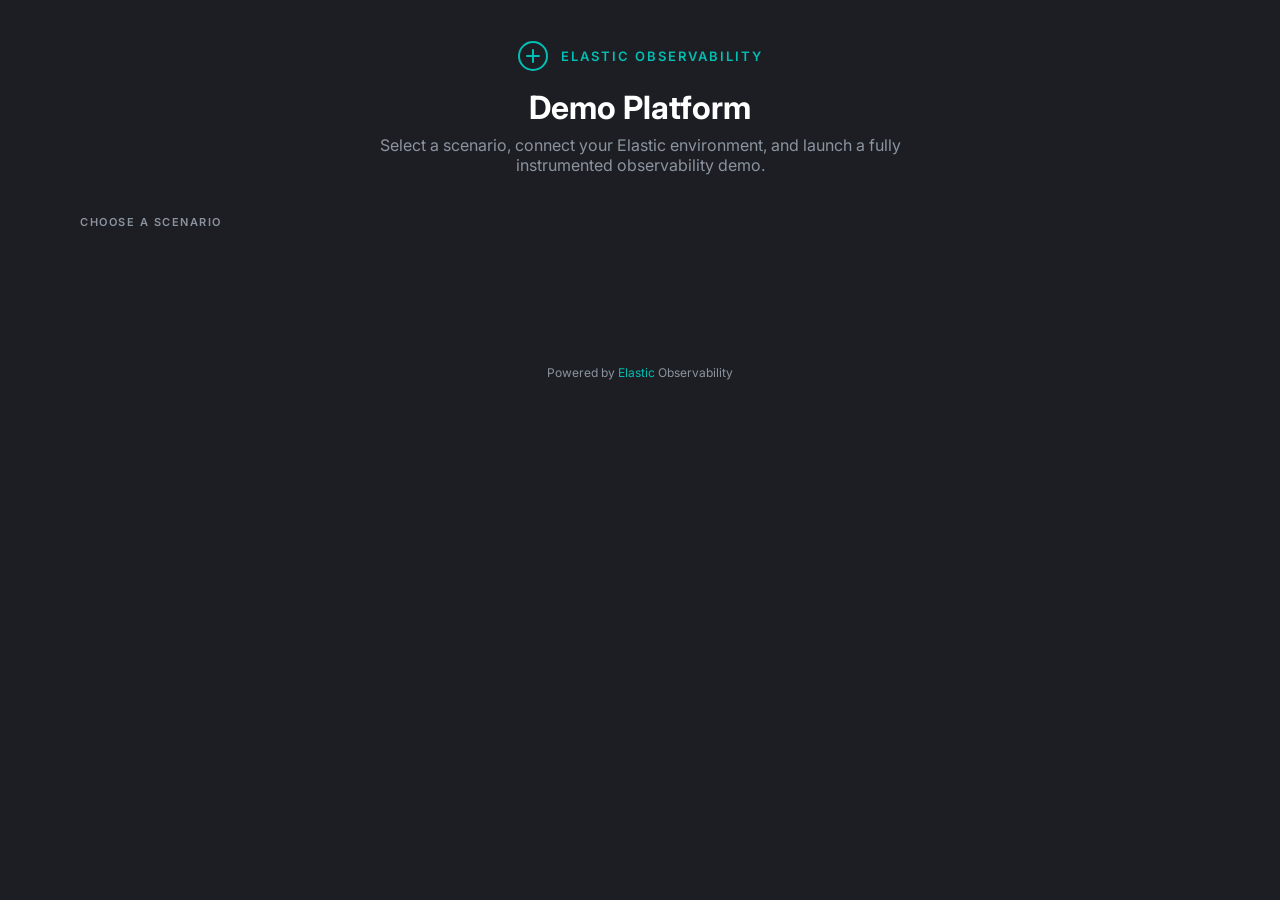
==== app/selector/static/index.html @ 675db6ba "Merge f685807604cc5c38d96106bbb04efe960f6299cc into b4c0b7071b603979cc3d7bd6869a48ce0a15579c" ====
<!DOCTYPE html>
<html lang="en">
<head>
    <meta charset="UTF-8">
    <meta name="viewport" content="width=device-width, initial-scale=1.0">
    <title>Elastic Observability Demo Platform</title>
    <link rel="preconnect" href="https://fonts.googleapis.com">
    <link rel="preconnect" href="https://fonts.gstatic.com" crossorigin>
    <link href="https://fonts.googleapis.com/css2?family=Inter:wght@300;400;500;600;700&display=swap" rel="stylesheet">
    <style>
        * { margin: 0; padding: 0; box-sizing: border-box; }

        :root {
            --bg: #1D1E24;
            --bg-card: #25262E;
            --bg-input: #2C2D35;
            --border: #393A42;
            --teal: #00BFB3;
            --teal-dim: #009B90;
            --text: #E6EDF3;
            --text-dim: #8B949E;
            --white: #FFFFFF;
            --green: #3FB950;
            --amber: #D29922;
            --red: #F85149;
        }

        body {
            background: var(--bg);
            color: var(--text);
            font-family: 'Inter', -apple-system, system-ui, sans-serif;
            min-height: 100vh;
            overflow-x: hidden;
        }

        /* Header */
        .header {
            padding: 40px 40px 0;
            text-align: center;
        }
        .header-logo {
            display: inline-flex;
            align-items: center;
            gap: 12px;
            margin-bottom: 16px;
        }
        .header-logo svg {
            width: 32px;
            height: 32px;
        }
        .header-brand {
            font-size: 13px;
            font-weight: 600;
            letter-spacing: 2px;
            text-transform: uppercase;
            color: var(--teal);
        }
        .header h1 {
            font-size: 32px;
            font-weight: 700;
            color: var(--white);
            margin-bottom: 8px;
        }
        .header p {
            font-size: 16px;
            color: var(--text-dim);
            max-width: 600px;
            margin: 0 auto;
        }

        /* Scenario Cards Grid */
        .scenarios {
            padding: 40px;
            max-width: 1200px;
            margin: 0 auto;
        }
        .scenarios-label {
            font-size: 11px;
            font-weight: 600;
            letter-spacing: 1.5px;
            text-transform: uppercase;
            color: var(--text-dim);
            margin-bottom: 16px;
        }
        .scenario-grid {
            display: grid;
            grid-template-columns: repeat(auto-fill, minmax(200px, 1fr));
            gap: 16px;
        }
        .scenario-card {
            background: var(--bg-card);
            border: 2px solid var(--border);
            border-radius: 12px;
            padding: 20px;
            cursor: pointer;
            transition: all 0.2s;
            position: relative;
        }
        .scenario-card:hover {
            border-color: var(--teal-dim);
            transform: translateY(-2px);
        }
        .scenario-card.selected {
            border-color: var(--teal);
            background: #1a2d2c;
        }
        .scenario-card.selected::after {
            content: '';
            position: absolute;
            top: 10px;
            right: 10px;
            width: 20px;
            height: 20px;
            background: var(--teal);
            border-radius: 50%;
            display: flex;
            align-items: center;
            justify-content: center;
        }
        .scenario-icon {
            font-size: 32px;
            margin-bottom: 12px;
        }
        .scenario-card h3 {
            font-size: 15px;
            font-weight: 600;
            color: var(--white);
            margin-bottom: 6px;
        }
        .scenario-card p {
            font-size: 12px;
            color: var(--text-dim);
            line-height: 1.5;
        }
        .scenario-ns {
            display: inline-block;
            margin-top: 8px;
            font-size: 11px;
            font-family: 'SF Mono', 'Consolas', monospace;
            color: var(--teal);
            background: rgba(0, 191, 179, 0.1);
            padding: 2px 8px;
            border-radius: 4px;
        }

        /* Connection Panel */
        .connection {
            padding: 0 40px 40px;
            max-width: 1200px;
            margin: 0 auto;
        }
        .connection-panel {
            background: var(--bg-card);
            border: 1px solid var(--border);
            border-radius: 12px;
            padding: 32px;
            display: none;
        }
        .connection-panel.visible { display: block; }
        .connection-panel h2 {
            font-size: 14px;
            font-weight: 600;
            color: var(--white);
            margin-bottom: 20px;
            letter-spacing: 0.5px;
        }
        .form-grid {
            display: grid;
            grid-template-columns: 1fr 1fr;
            gap: 16px;
            margin-bottom: 24px;
        }
        .form-group {
            display: flex;
            flex-direction: column;
            gap: 6px;
        }
        .form-group.full { grid-column: 1 / -1; }
        .form-group label {
            font-size: 12px;
            font-weight: 500;
            color: var(--text-dim);
            text-transform: uppercase;
            letter-spacing: 0.5px;
        }
        .form-group input {
            background: var(--bg-input);
            border: 1px solid var(--border);
            border-radius: 8px;
            padding: 10px 14px;
            color: var(--text);
            font-size: 14px;
            font-family: inherit;
            outline: none;
            transition: border-color 0.2s;
        }
        .form-group input:focus {
            border-color: var(--teal);
        }
        .form-group input::placeholder {
            color: #555;
        }
        .btn-row {
            display: flex;
            gap: 12px;
            align-items: center;
        }
        .btn {
            padding: 10px 24px;
            border: none;
            border-radius: 8px;
            font-size: 14px;
            font-weight: 600;
            cursor: pointer;
            transition: all 0.2s;
            font-family: inherit;
        }
        .btn-primary {
            background: var(--teal);
            color: #000;
        }
        .btn-primary:hover {
            background: #00d4c7;
            transform: translateY(-1px);
        }
        .btn-primary:disabled {
            opacity: 0.5;
            cursor: not-allowed;
            transform: none;
        }
        .btn-secondary {
            background: var(--bg-input);
            color: var(--text);
            border: 1px solid var(--border);
        }
        .btn-secondary:hover {
            border-color: var(--teal-dim);
        }
        .btn-icon {
            margin-right: 6px;
        }

        /* Advanced settings */
        .advanced-settings {
            margin-bottom: 24px;
        }
        .advanced-settings summary {
            font-size: 12px;
            font-weight: 500;
            color: var(--text-dim);
            cursor: pointer;
            padding: 8px 0;
            user-select: none;
        }
        .advanced-settings summary:hover {
            color: var(--teal);
        }
        .advanced-settings .form-group input {
            font-size: 13px;
            color: var(--text-dim);
        }
        .advanced-settings .form-group input:not(:placeholder-shown) {
            color: var(--text);
        }

        /* Active Scenario Banner */
        .active-banner {
            display: none;
            padding: 0 40px;
            max-width: 1200px;
            margin: 0 auto 20px;
        }
        .active-banner.visible { display: block; }
        .active-banner-inner {
            background: linear-gradient(135deg, rgba(0,191,179,0.15) 0%, rgba(0,191,179,0.05) 100%);
            border: 1px solid rgba(0,191,179,0.3);
            border-radius: 12px;
            padding: 20px 24px;
            display: flex;
            align-items: center;
            justify-content: space-between;
        }
        .active-info {
            display: flex;
            align-items: center;
            gap: 16px;
        }
        .active-dot {
            width: 10px;
            height: 10px;
            background: var(--green);
            border-radius: 50%;
            animation: pulse 2s ease infinite;
        }
        @keyframes pulse {
            0%, 100% { opacity: 1; }
            50% { opacity: 0.4; }
        }
        .active-text h3 {
            font-size: 15px;
            font-weight: 600;
            color: var(--white);
        }
        .active-text p {
            font-size: 13px;
            color: var(--text-dim);
        }
        .active-links {
            display: flex;
            gap: 10px;
        }
        .active-links a {
            padding: 8px 16px;
            background: rgba(0,191,179,0.2);
            border: 1px solid rgba(0,191,179,0.3);
            border-radius: 6px;
            color: var(--teal);
            text-decoration: none;
            font-size: 13px;
            font-weight: 500;
            transition: all 0.2s;
        }
        .active-links a:hover {
            background: rgba(0,191,179,0.3);
        }
        .btn-danger {
            background: rgba(248,81,73,0.15);
            border: 1px solid rgba(248,81,73,0.4);
            color: var(--red);
            padding: 8px 16px;
            border-radius: 6px;
            font-size: 13px;
            font-weight: 500;
            cursor: pointer;
            font-family: inherit;
            transition: all 0.2s;
        }
        .btn-danger:hover {
            background: rgba(248,81,73,0.3);
        }
        .btn-danger:disabled {
            opacity: 0.5;
            cursor: not-allowed;
        }

        /* Status message */
        .status-msg {
            font-size: 13px;
            margin-left: 12px;
            display: none;
        }
        .status-msg.visible { display: inline; }
        .status-msg.ok { color: var(--green); }
        .status-msg.err { color: var(--red); }
        .status-msg.info { color: var(--amber); }

        /* Progress Panel */
        .progress-panel {
            padding: 0 40px 40px;
            max-width: 1200px;
            margin: 0 auto;
            display: none;
        }
        .progress-panel.visible { display: block; }
        .progress-inner {
            background: var(--bg-card);
            border: 1px solid var(--border);
            border-radius: 12px;
            padding: 24px 32px;
        }
        .progress-inner h2 {
            font-size: 14px;
            font-weight: 600;
            color: var(--white);
            margin-bottom: 16px;
        }
        .progress-step {
            display: flex;
            align-items: center;
            gap: 12px;
            padding: 8px 0;
            font-size: 14px;
        }
        .step-icon {
            width: 20px;
            text-align: center;
            flex-shrink: 0;
        }
        .step-icon.pending { color: var(--text-dim); }
        .step-icon.running { color: var(--amber); }
        .step-icon.ok { color: var(--green); }
        .step-icon.failed { color: var(--red); }
        .step-icon.skipped { color: var(--text-dim); }
        .step-name { color: var(--text); flex: 1; }
        .step-detail { color: var(--text-dim); font-size: 12px; }
        .step-count { color: var(--teal); font-size: 12px; font-family: monospace; }
        @keyframes spin {
            to { transform: rotate(360deg); }
        }
        .spinner {
            display: inline-block;
            width: 14px;
            height: 14px;
            border: 2px solid var(--amber);
            border-top-color: transparent;
            border-radius: 50%;
            animation: spin 0.8s linear infinite;
        }

        /* Footer */
        .footer {
            text-align: center;
            padding: 40px;
            color: var(--text-dim);
            font-size: 12px;
        }
        .footer a {
            color: var(--teal);
            text-decoration: none;
        }
    </style>
</head>
<body>

    <div class="header">
        <div class="header-logo">
            <svg viewBox="0 0 32 32" fill="none" xmlns="http://www.w3.org/2000/svg">
                <circle cx="16" cy="16" r="14" stroke="#00BFB3" stroke-width="2"/>
                <path d="M10 16h12M16 10v12" stroke="#00BFB3" stroke-width="2" stroke-linecap="round"/>
            </svg>
            <span class="header-brand">Elastic Observability</span>
        </div>
        <h1>Demo Platform</h1>
        <p>Select a scenario, connect your Elastic environment, and launch a fully instrumented observability demo.</p>
    </div>

    <!-- Active Deployments Banner (populated by JS) -->
    <div id="deployments-banner" style="padding: 0 40px; max-width: 1200px; margin: 0 auto 20px; display: none;">
    </div>

    <!-- Scenario Cards -->
    <div class="scenarios">
        <div class="scenarios-label">Choose a Scenario</div>
        <div class="scenario-grid" id="scenario-grid">
            <!-- Populated by JS -->
        </div>
    </div>

    <!-- Connection Panel -->
    <div class="connection">
        <div class="connection-panel" id="connection-panel">
            <h2>Connection Settings</h2>
            <div class="form-grid">
                <div class="form-group">
                    <label>Kibana URL</label>
                    <input type="url" id="kibana-url" placeholder="https://my-cluster.kb.us-east-1.aws.elastic.cloud" oninput="deriveUrls()">
                </div>
                <div class="form-group">
                    <label>API Key</label>
                    <input type="password" id="api-key" placeholder="Base64-encoded API key">
                </div>
            </div>
            <details class="advanced-settings">
                <summary>Advanced (auto-derived from Kibana URL)</summary>
                <div class="form-grid" style="margin-top: 12px;">
                    <div class="form-group">
                        <label>Elasticsearch URL</label>
                        <input type="url" id="es-url" placeholder="Auto-derived from Kibana URL">
                    </div>
                    <div class="form-group">
                        <label>OTLP Endpoint</label>
                        <input type="url" id="otlp-url" placeholder="Auto-derived from Kibana URL">
                    </div>
                </div>
            </details>
            <div class="btn-row">
                <button class="btn btn-secondary" onclick="testConnection()">
                    <span class="btn-icon">&#9889;</span>Test Connection
                </button>
                <button class="btn btn-primary" onclick="launchScenario()" id="launch-btn" disabled>
                    <span class="btn-icon">&#9654;</span>Launch
                </button>
                <span class="status-msg" id="status-msg"></span>
            </div>
        </div>
    </div>

    <!-- Progress Panel -->
    <div class="progress-panel" id="progress-panel">
        <div class="progress-inner">
            <h2>Deployment Progress</h2>
            <div id="progress-steps"></div>
        </div>
    </div>

    <div class="footer">
        Powered by <a href="https://elastic.co" target="_blank">Elastic</a> Observability
    </div>

<script>
    const SCENARIO_ICONS = {
        space: '\uD83D\uDE80',
        fanatics: '\uD83C\uDFC8',
        financial: '\uD83D\uDCB9',
        healthcare: '\uD83C\uDFE5',
        gaming: '\uD83C\uDFAE',
        banking: '\uD83C\uDFE6',
        gcpnet: '\u2601\uFE0F',
        claro: '\uD83D\uDCF6',
    };

    let scenarios = [];
    let selectedScenario = null;
    let activeDeployments = [];

    async function init() {
        // Load scenarios
        try {
            scenarios = await (await fetch('/api/scenarios')).json();
        } catch (e) {
            scenarios = [];
        }

        // Load active deployments
        await refreshDeployments();

        renderScenarios();
    }

    async function refreshDeployments() {
        try {
            activeDeployments = await (await fetch('/api/deployments')).json();
        } catch (e) {
            activeDeployments = [];
        }
        renderDeploymentsBanner();
        // Update running badges on scenario cards
        document.querySelectorAll('.scenario-card').forEach(c => {
            const badge = c.querySelector('.running-badge');
            const isRunning = activeDeployments.some(d => d.scenario_id === c.dataset.id && d.running);
            if (badge) badge.style.display = isRunning ? 'inline-block' : 'none';
        });
    }

    function renderDeploymentsBanner() {
        const banner = document.getElementById('deployments-banner');
        if (!activeDeployments || activeDeployments.length === 0) {
            banner.style.display = 'none';
            return;
        }
        banner.style.display = 'block';
        banner.innerHTML = activeDeployments.map(d => `
            <div style="background: linear-gradient(135deg, rgba(0,191,179,0.15) 0%, rgba(0,191,179,0.05) 100%);
                        border: 1px solid rgba(0,191,179,0.3); border-radius: 12px; padding: 16px 20px;
                        display: flex; align-items: center; justify-content: space-between; margin-bottom: 12px;">
                <div style="display: flex; align-items: center; gap: 12px;">
                    <span style="font-size: 20px;">${SCENARIO_ICONS[d.scenario_id] || '\uD83D\uDD27'}</span>
                    <div>
                        <div style="font-weight: 600; color: #e6edf3; font-size: 14px;">
                            ${d.scenario_name}
                            <span style="background: ${d.running ? 'var(--green)' : 'var(--amber)'}; color: #000;
                                         font-size: 10px; padding: 2px 8px; border-radius: 10px; margin-left: 8px;
                                         font-weight: 700;">${d.running ? 'RUNNING' : 'STOPPED'}</span>
                        </div>
                        <div style="font-size: 12px; color: var(--text-dim);">${d.namespace} &mdash; ${d.deployment_id}</div>
                    </div>
                </div>
                <div style="display: flex; gap: 10px; align-items: center;">
                    <a href="/home?deployment_id=${d.deployment_id}" style="color: var(--teal); font-size: 13px; text-decoration: none;">Landing</a>
                    <a href="/dashboard?deployment_id=${d.deployment_id}" style="color: var(--teal); font-size: 13px; text-decoration: none;">Dashboard</a>
                    <a href="/chaos?deployment_id=${d.deployment_id}" style="color: var(--teal); font-size: 13px; text-decoration: none;">Chaos</a>
                    <button onclick="stopAndTeardown('${d.deployment_id}')" style="background: var(--red); color: #fff;
                            border: none; border-radius: 6px; padding: 6px 14px; font-size: 12px; font-weight: 600;
                            cursor: pointer; font-family: inherit;">Stop &amp; Teardown</button>
                </div>
            </div>
        `).join('');
    }

    function renderScenarios() {
        const grid = document.getElementById('scenario-grid');
        grid.innerHTML = '';
        scenarios.forEach(s => {
            const isRunning = activeDeployments.some(d => d.scenario_id === s.id && d.running);
            const card = document.createElement('div');
            card.className = 'scenario-card';
            card.dataset.id = s.id;
            card.innerHTML = `
                <div class="scenario-icon">${SCENARIO_ICONS[s.id] || '\uD83D\uDD27'}</div>
                <h3>${s.name}</h3>
                <p>${s.description.substring(0, 120)}${s.description.length > 120 ? '...' : ''}</p>
                <span class="scenario-ns">${s.namespace}</span>
                <span class="running-badge" style="display: ${isRunning ? 'inline-block' : 'none'};
                    position: absolute; top: 10px; right: 10px; background: var(--green); color: #000;
                    font-size: 9px; font-weight: 700; padding: 2px 8px; border-radius: 10px; letter-spacing: 0.5px;">RUNNING</span>
            `;
            card.onclick = () => selectScenario(s.id);
            grid.appendChild(card);
        });
    }

    function selectScenario(id) {
        selectedScenario = id;
        document.querySelectorAll('.scenario-card').forEach(c => {
            c.classList.toggle('selected', c.dataset.id === id);
        });
        document.getElementById('connection-panel').classList.add('visible');
        document.getElementById('launch-btn').disabled = false;
    }

    function deriveUrls() {
        const kibanaUrl = document.getElementById('kibana-url').value.trim();
        const esInput = document.getElementById('es-url');
        const otlpInput = document.getElementById('otlp-url');

        if (kibanaUrl && kibanaUrl.includes('.kb.')) {
            if (!esInput.dataset.manual) {
                esInput.value = kibanaUrl.replace('.kb.', '.es.');
            }
            if (!otlpInput.dataset.manual) {
                let otlp = kibanaUrl.replace('.kb.', '.ingest.').replace(/\/+$/, '');
                if (!otlp.endsWith(':443')) otlp += ':443';
                otlpInput.value = otlp;
            }
        }
    }

    document.addEventListener('DOMContentLoaded', () => {
        ['es-url', 'otlp-url'].forEach(id => {
            const el = document.getElementById(id);
            if (el) el.addEventListener('input', () => { el.dataset.manual = '1'; });
        });
    });

    async function testConnection() {
        const kibanaUrl = document.getElementById('kibana-url').value.trim();
        const key = document.getElementById('api-key').value.trim();
        const msg = document.getElementById('status-msg');

        if (!kibanaUrl || !key) {
            msg.textContent = 'Enter Kibana URL and API key';
            msg.className = 'status-msg visible err';
            return;
        }

        msg.textContent = 'Testing...';
        msg.className = 'status-msg visible info';

        const esUrl = document.getElementById('es-url').value.trim() || undefined;
        const otlpUrl = document.getElementById('otlp-url').value.trim() || undefined;

        try {
            const resp = await fetch('/api/setup/test-connection', {
                method: 'POST',
                headers: {'Content-Type': 'application/json'},
                body: JSON.stringify({
                    scenario_id: selectedScenario,
                    kibana_url: kibanaUrl,
                    api_key: key,
                    elastic_url: esUrl,
                    otlp_url: otlpUrl,
                }),
            });
            const data = await resp.json();
            if (data.ok) {
                let status = 'Connected! Cluster: ' + (data.cluster_name || 'OK');
                if (data.otlp_ok) status += ' | OTLP OK';
                else status += ' | OTLP not verified';
                msg.textContent = status;
                msg.className = 'status-msg visible ok';

                if (data.elastic_url && !document.getElementById('es-url').dataset.manual) {
                    document.getElementById('es-url').value = data.elastic_url;
                }
                if (data.otlp_endpoint && !document.getElementById('otlp-url').dataset.manual) {
                    document.getElementById('otlp-url').value = data.otlp_endpoint;
                }
            } else {
                msg.textContent = 'Connection failed: ' + (data.error || 'Unknown error');
                msg.className = 'status-msg visible err';
            }
        } catch (e) {
            msg.textContent = 'Connection test endpoint not available — you can still launch';
            msg.className = 'status-msg visible info';
        }
    }

    async function launchScenario() {
        if (!selectedScenario) return;

        const kibanaUrl = document.getElementById('kibana-url').value.trim();
        const apiKey = document.getElementById('api-key').value.trim();
        const esUrl = document.getElementById('es-url').value.trim() || undefined;
        const otlpUrl = document.getElementById('otlp-url').value.trim() || undefined;

        if (!kibanaUrl && !apiKey) {
            window.location.href = '/home?deployment_id=' + selectedScenario;
            return;
        }

        const launchBtn = document.getElementById('launch-btn');
        launchBtn.disabled = true;
        launchBtn.textContent = 'Deploying...';

        try {
            const resp = await fetch('/api/setup/launch', {
                method: 'POST',
                headers: {'Content-Type': 'application/json'},
                body: JSON.stringify({
                    scenario_id: selectedScenario,
                    kibana_url: kibanaUrl,
                    api_key: apiKey,
                    elastic_url: esUrl,
                    otlp_url: otlpUrl,
                }),
            });
            const data = await resp.json();
            if (data.error) {
                const msg = document.getElementById('status-msg');
                msg.textContent = 'Launch failed: ' + data.error;
                msg.className = 'status-msg visible err';
                launchBtn.disabled = false;
                launchBtn.innerHTML = '<span class="btn-icon">&#9654;</span>Launch';
                return;
            }

            document.getElementById('progress-panel').classList.add('visible');
            pollProgress(data.deployment_id || selectedScenario);
        } catch (e) {
            const msg = document.getElementById('status-msg');
            msg.textContent = 'Launch error: ' + e.message;
            msg.className = 'status-msg visible err';
            launchBtn.disabled = false;
            launchBtn.innerHTML = '<span class="btn-icon">&#9654;</span>Launch';
        }
    }

    function renderProgress(data) {
        const container = document.getElementById('progress-steps');
        if (!data.steps || data.steps.length === 0) {
            container.innerHTML = '<div class="progress-step"><span class="step-icon running"><span class="spinner"></span></span><span class="step-name">Starting deployment...</span></div>';
            return;
        }

        container.innerHTML = data.steps.map(s => {
            let icon = '';
            switch (s.status) {
                case 'ok': icon = '<span class="step-icon ok">&#10003;</span>'; break;
                case 'failed': icon = '<span class="step-icon failed">&#10007;</span>'; break;
                case 'running': icon = '<span class="step-icon running"><span class="spinner"></span></span>'; break;
                case 'skipped': icon = '<span class="step-icon skipped">&#8212;</span>'; break;
                default: icon = '<span class="step-icon pending">&#9675;</span>';
            }
            const count = s.items_total > 0 ? `<span class="step-count">${s.items_done}/${s.items_total}</span>` : '';
            const detail = s.detail ? `<span class="step-detail">${s.detail}</span>` : '';
            return `<div class="progress-step">${icon}<span class="step-name">${s.name}</span>${count}${detail}</div>`;
        }).join('');
    }

    async function pollProgress(deploymentId) {
        try {
            const url = deploymentId ? '/api/setup/progress?deployment_id=' + deploymentId : '/api/setup/progress';
            const resp = await fetch(url);
            const data = await resp.json();
            renderProgress(data);

            if (data.finished) {
                const launchBtn = document.getElementById('launch-btn');
                if (data.error) {
                    launchBtn.textContent = 'Retry';
                    launchBtn.disabled = false;
                } else {
                    launchBtn.innerHTML = '<span class="btn-icon">&#10003;</span>Complete — Go to Dashboard';
                    launchBtn.disabled = false;
                    launchBtn.onclick = () => { window.location.href = '/home?deployment_id=' + (deploymentId || selectedScenario); };
                    refreshDeployments();
                }
                return;
            }
        } catch (e) {}

        setTimeout(() => pollProgress(deploymentId), 1500);
    }

    async function stopAndTeardown(deploymentId) {
        // Find the scenario name for display
        const dep = activeDeployments.find(d => d.deployment_id === deploymentId);
        const scenarioName = dep ? dep.scenario_name : deploymentId;
        if (!confirm('Stop generators and remove artifacts for ' + scenarioName + '?')) return;

        // Disable the teardown button to prevent double-clicks
        const btns = document.querySelectorAll('button[onclick*="stopAndTeardown"]');
        btns.forEach(b => { if (b.textContent.includes('Teardown')) b.disabled = true; });

        // Show progress panel with teardown heading
        const progressPanel = document.getElementById('progress-panel');
        progressPanel.classList.add('visible');
        progressPanel.querySelector('h2').textContent = 'Removing ' + scenarioName + '...';
        document.getElementById('progress-steps').innerHTML =
            '<div class="progress-step"><span class="step-icon running"><span class="spinner"></span></span><span class="step-name">Starting teardown...</span></div>';

        // Hide connection panel so progress is prominent
        document.getElementById('connection-panel').classList.remove('visible');

        try {
            const resp = await fetch('/api/setup/stop-and-teardown', {
                method: 'POST',
                headers: {'Content-Type': 'application/json'},
                body: JSON.stringify({ deployment_id: deploymentId }),
            });
            const data = await resp.json();
            if (data.status === 'stopping') {
                pollTeardownProgress(deploymentId, scenarioName);
            } else if (data.ok) {
                // Legacy sync response (no credentials case)
                progressPanel.classList.remove('visible');
                const msg = document.getElementById('status-msg');
                msg.textContent = 'Teardown complete for ' + scenarioName;
                msg.className = 'status-msg visible ok';
                refreshDeployments();
            } else {
                progressPanel.classList.remove('visible');
                alert('Teardown failed: ' + (data.error || 'Unknown error'));
            }
        } catch (e) {
            progressPanel.classList.remove('visible');
            alert('Teardown error: ' + e.message);
        }
    }

    async function pollTeardownProgress(deploymentId, scenarioName) {
        try {
            const resp = await fetch('/api/setup/teardown-progress?deployment_id=' + deploymentId);
            const data = await resp.json();
            renderProgress(data);

            if (data.finished) {
                const progressPanel = document.getElementById('progress-panel');
                progressPanel.querySelector('h2').textContent = scenarioName + ' removed';
                refreshDeployments();
                // Hide progress after a short delay
                setTimeout(() => {
                    progressPanel.classList.remove('visible');
                    progressPanel.querySelector('h2').textContent = 'Deployment Progress';
                }, 3000);
                return;
            }
        } catch (e) {}

        setTimeout(() => pollTeardownProgress(deploymentId, scenarioName), 1500);
    }

    init();
</script>
</body>
</html>
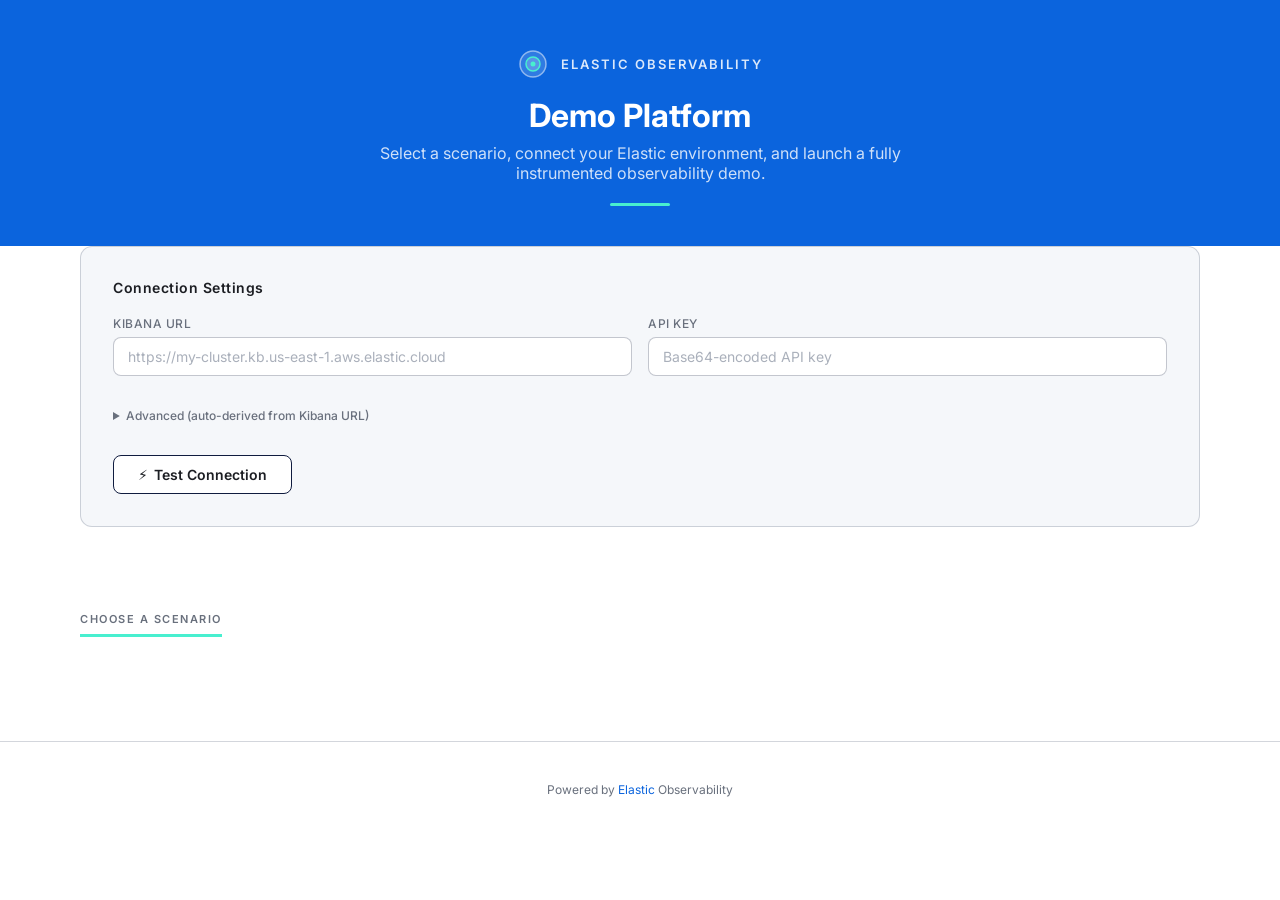
==== commit 0cc5b2e0: "Merge pull request #6 from notoriousbdg/main new pull" ====
--- a/app/selector/static/index.html
+++ b/app/selector/static/index.html
@@ -6,23 +6,33 @@
     <title>Elastic Observability Demo Platform</title>
     <link rel="preconnect" href="https://fonts.googleapis.com">
     <link rel="preconnect" href="https://fonts.gstatic.com" crossorigin>
-    <link href="https://fonts.googleapis.com/css2?family=Inter:wght@300;400;500;600;700&display=swap" rel="stylesheet">
+    <link href="https://fonts.googleapis.com/css2?family=Inter:wght@300;400;500;600;700&family=Space+Mono&display=swap" rel="stylesheet">
     <style>
         * { margin: 0; padding: 0; box-sizing: border-box; }
 
         :root {
-            --bg: #1D1E24;
-            --bg-card: #25262E;
-            --bg-input: #2C2D35;
-            --border: #393A42;
-            --teal: #00BFB3;
-            --teal-dim: #009B90;
-            --text: #E6EDF3;
-            --text-dim: #8B949E;
+            --elastic-blue: #0B64DD;
+            --teal: #48EFCF;
+            --teal-dim: #2EC9B0;
+            --yellow: #FEC514;
+            --light-poppy: #FF957D;
+            --pink: #F04E98;
+            --dev-blue: #101C3F;
+            --dark-ink: #1C1E23;
+            --ink: #343741;
+            --light-grey: #F5F7FA;
+            --bg: #FFFFFF;
+            --bg-card: #FFFFFF;
+            --bg-input: #FFFFFF;
+            --border: rgba(16, 28, 63, 0.18);
+            --border-card: #101C3F;
+            --text: #1C1E23;
+            --text-dim: #343741;
+            --text-muted: #69707D;
             --white: #FFFFFF;
             --green: #3FB950;
-            --amber: #D29922;
-            --red: #F85149;
+            --amber: #FEC514;
+            --red: #FF957D;
         }
 
         body {
@@ -33,10 +43,12 @@
             overflow-x: hidden;
         }
 
-        /* Header */
+        /* Header — Elastic Blue hero */
         .header {
-            padding: 40px 40px 0;
+            background: var(--elastic-blue);
+            padding: 48px 40px 40px;
             text-align: center;
+            color: var(--white);
         }
         .header-logo {
             display: inline-flex;
@@ -53,7 +65,7 @@
             font-weight: 600;
             letter-spacing: 2px;
             text-transform: uppercase;
-            color: var(--teal);
+            color: rgba(255, 255, 255, 0.85);
         }
         .header h1 {
             font-size: 32px;
@@ -63,9 +75,16 @@
         }
         .header p {
             font-size: 16px;
-            color: var(--text-dim);
+            color: rgba(255, 255, 255, 0.80);
             max-width: 600px;
             margin: 0 auto;
+        }
+        .header-accent {
+            width: 60px;
+            height: 3px;
+            background: var(--teal);
+            border-radius: 2px;
+            margin: 20px auto 0;
         }
 
         /* Scenario Cards Grid */
@@ -79,43 +98,38 @@
             font-weight: 600;
             letter-spacing: 1.5px;
             text-transform: uppercase;
-            color: var(--text-dim);
-            margin-bottom: 16px;
+            color: var(--text-muted);
+            margin-bottom: 8px;
+            padding-bottom: 8px;
+            border-bottom: 3px solid var(--teal);
+            display: inline-block;
         }
         .scenario-grid {
             display: grid;
-            grid-template-columns: repeat(auto-fill, minmax(200px, 1fr));
+            grid-template-columns: repeat(auto-fill, minmax(260px, 1fr));
             gap: 16px;
+            margin-top: 16px;
         }
         .scenario-card {
             background: var(--bg-card);
-            border: 2px solid var(--border);
+            border: 1.5px solid var(--border-card);
             border-radius: 12px;
             padding: 20px;
-            cursor: pointer;
             transition: all 0.2s;
             position: relative;
+            display: flex;
+            flex-direction: column;
+            box-shadow: 0 1px 4px rgba(16, 28, 63, 0.07);
         }
         .scenario-card:hover {
-            border-color: var(--teal-dim);
-            transform: translateY(-2px);
-        }
-        .scenario-card.selected {
-            border-color: var(--teal);
-            background: #1a2d2c;
-        }
-        .scenario-card.selected::after {
-            content: '';
-            position: absolute;
-            top: 10px;
-            right: 10px;
-            width: 20px;
-            height: 20px;
-            background: var(--teal);
-            border-radius: 50%;
-            display: flex;
-            align-items: center;
-            justify-content: center;
+            box-shadow: 0 4px 14px rgba(16, 28, 63, 0.14);
+        }
+        .scenario-card.is-deployed {
+            border-color: var(--elastic-blue);
+            border-width: 2px;
+        }
+        .scenario-card .card-body {
+            flex: 1;
         }
         .scenario-icon {
             font-size: 32px;
@@ -124,7 +138,7 @@
         .scenario-card h3 {
             font-size: 15px;
             font-weight: 600;
-            color: var(--white);
+            color: var(--text);
             margin-bottom: 6px;
         }
         .scenario-card p {
@@ -136,11 +150,58 @@
             display: inline-block;
             margin-top: 8px;
             font-size: 11px;
-            font-family: 'SF Mono', 'Consolas', monospace;
-            color: var(--teal);
-            background: rgba(0, 191, 179, 0.1);
+            font-family: 'Space Mono', 'Consolas', monospace;
+            color: var(--elastic-blue);
+            background: rgba(11, 100, 221, 0.08);
             padding: 2px 8px;
             border-radius: 4px;
+        }
+        .scenario-actions {
+            margin-top: 16px;
+            display: flex;
+            flex-direction: column;
+            gap: 8px;
+        }
+        .card-btn {
+            display: block;
+            width: 100%;
+            padding: 10px 12px;
+            border: 1px solid transparent;
+            border-radius: 8px;
+            font-size: 13px;
+            font-weight: 600;
+            font-family: inherit;
+            text-align: center;
+            text-decoration: none;
+            cursor: pointer;
+            transition: all 0.2s;
+            box-sizing: border-box;
+        }
+        .card-btn-launch { background: var(--elastic-blue); color: #fff; }
+        .card-btn-launch:hover { background: #0f6fe8; }
+        .card-btn-deploying {
+            background: rgba(11, 100, 221, 0.12);
+            color: rgba(28, 30, 35, 0.45);
+            cursor: not-allowed;
+        }
+        .card-btn-exec { background: #238636; color: #fff; border-color: #238636; }
+        .card-btn-exec:hover { background: #2ea043; border-color: #2ea043; }
+        .card-btn-ops { background: var(--elastic-blue); color: #fff; border-color: var(--elastic-blue); opacity: 0.82; }
+        .card-btn-ops:hover { opacity: 1; }
+        .card-btn-chaos { background: var(--yellow); color: var(--dark-ink); border-color: var(--yellow); }
+        .card-btn-chaos:hover { background: #e6b310; border-color: #e6b310; }
+        .card-btn-teardown { background: #BD271E; color: #fff; }
+        .card-btn-teardown:hover { background: #a8221a; }
+        .card-btn-teardown[disabled] {
+            background: rgba(189, 39, 30, 0.18);
+            color: rgba(28, 30, 35, 0.35);
+            cursor: not-allowed;
+        }
+        .card-error {
+            margin-top: 10px;
+            color: var(--light-poppy);
+            font-size: 12px;
+            line-height: 1.4;
         }
 
         /* Connection Panel */
@@ -150,7 +211,7 @@
             margin: 0 auto;
         }
         .connection-panel {
-            background: var(--bg-card);
+            background: var(--light-grey);
             border: 1px solid var(--border);
             border-radius: 12px;
             padding: 32px;
@@ -160,7 +221,7 @@
         .connection-panel h2 {
             font-size: 14px;
             font-weight: 600;
-            color: var(--white);
+            color: var(--text);
             margin-bottom: 20px;
             letter-spacing: 0.5px;
         }
@@ -179,26 +240,27 @@
         .form-group label {
             font-size: 12px;
             font-weight: 500;
-            color: var(--text-dim);
+            color: var(--text-muted);
             text-transform: uppercase;
             letter-spacing: 0.5px;
         }
         .form-group input {
             background: var(--bg-input);
-            border: 1px solid var(--border);
+            border: 1px solid rgba(16, 28, 63, 0.25);
             border-radius: 8px;
             padding: 10px 14px;
             color: var(--text);
             font-size: 14px;
             font-family: inherit;
             outline: none;
-            transition: border-color 0.2s;
+            transition: border-color 0.2s, box-shadow 0.2s;
         }
         .form-group input:focus {
-            border-color: var(--teal);
+            border-color: var(--elastic-blue);
+            box-shadow: 0 0 0 2px rgba(11, 100, 221, 0.12);
         }
         .form-group input::placeholder {
-            color: #555;
+            color: #aab0bb;
         }
         .btn-row {
             display: flex;
@@ -216,11 +278,11 @@
             font-family: inherit;
         }
         .btn-primary {
-            background: var(--teal);
-            color: #000;
+            background: var(--elastic-blue);
+            color: var(--white);
         }
         .btn-primary:hover {
-            background: #00d4c7;
+            background: #0f6fe8;
             transform: translateY(-1px);
         }
         .btn-primary:disabled {
@@ -229,12 +291,13 @@
             transform: none;
         }
         .btn-secondary {
-            background: var(--bg-input);
+            background: var(--white);
             color: var(--text);
-            border: 1px solid var(--border);
+            border: 1.5px solid var(--border-card);
         }
         .btn-secondary:hover {
-            border-color: var(--teal-dim);
+            border-color: var(--elastic-blue);
+            color: var(--elastic-blue);
         }
         .btn-icon {
             margin-right: 6px;
@@ -247,100 +310,20 @@
         .advanced-settings summary {
             font-size: 12px;
             font-weight: 500;
-            color: var(--text-dim);
+            color: var(--text-muted);
             cursor: pointer;
             padding: 8px 0;
             user-select: none;
         }
         .advanced-settings summary:hover {
-            color: var(--teal);
+            color: var(--elastic-blue);
         }
         .advanced-settings .form-group input {
             font-size: 13px;
-            color: var(--text-dim);
+            color: var(--text-muted);
         }
         .advanced-settings .form-group input:not(:placeholder-shown) {
             color: var(--text);
-        }
-
-        /* Active Scenario Banner */
-        .active-banner {
-            display: none;
-            padding: 0 40px;
-            max-width: 1200px;
-            margin: 0 auto 20px;
-        }
-        .active-banner.visible { display: block; }
-        .active-banner-inner {
-            background: linear-gradient(135deg, rgba(0,191,179,0.15) 0%, rgba(0,191,179,0.05) 100%);
-            border: 1px solid rgba(0,191,179,0.3);
-            border-radius: 12px;
-            padding: 20px 24px;
-            display: flex;
-            align-items: center;
-            justify-content: space-between;
-        }
-        .active-info {
-            display: flex;
-            align-items: center;
-            gap: 16px;
-        }
-        .active-dot {
-            width: 10px;
-            height: 10px;
-            background: var(--green);
-            border-radius: 50%;
-            animation: pulse 2s ease infinite;
-        }
-        @keyframes pulse {
-            0%, 100% { opacity: 1; }
-            50% { opacity: 0.4; }
-        }
-        .active-text h3 {
-            font-size: 15px;
-            font-weight: 600;
-            color: var(--white);
-        }
-        .active-text p {
-            font-size: 13px;
-            color: var(--text-dim);
-        }
-        .active-links {
-            display: flex;
-            gap: 10px;
-        }
-        .active-links a {
-            padding: 8px 16px;
-            background: rgba(0,191,179,0.2);
-            border: 1px solid rgba(0,191,179,0.3);
-            border-radius: 6px;
-            color: var(--teal);
-            text-decoration: none;
-            font-size: 13px;
-            font-weight: 500;
-            transition: all 0.2s;
-        }
-        .active-links a:hover {
-            background: rgba(0,191,179,0.3);
-        }
-        .btn-danger {
-            background: rgba(248,81,73,0.15);
-            border: 1px solid rgba(248,81,73,0.4);
-            color: var(--red);
-            padding: 8px 16px;
-            border-radius: 6px;
-            font-size: 13px;
-            font-weight: 500;
-            cursor: pointer;
-            font-family: inherit;
-            transition: all 0.2s;
-        }
-        .btn-danger:hover {
-            background: rgba(248,81,73,0.3);
-        }
-        .btn-danger:disabled {
-            opacity: 0.5;
-            cursor: not-allowed;
         }
 
         /* Status message */
@@ -351,19 +334,29 @@
         }
         .status-msg.visible { display: inline; }
         .status-msg.ok { color: var(--green); }
-        .status-msg.err { color: var(--red); }
-        .status-msg.info { color: var(--amber); }
-
-        /* Progress Panel */
-        .progress-panel {
-            padding: 0 40px 40px;
+        .status-msg.err { color: var(--light-poppy); }
+        .status-msg.info { color: var(--elastic-blue); }
+
+        /* Connection check indicators */
+        .conn-check {
+            font-size: 11px;
+            font-weight: 700;
+            margin-left: 6px;
+        }
+        .conn-check.conn-ok  { color: var(--green); }
+        .conn-check.conn-fail { color: var(--light-poppy); }
+
+        /* Progress Panels */
+        #progress-panels-container {
+            padding: 0 40px;
             max-width: 1200px;
             margin: 0 auto;
-            display: none;
-        }
-        .progress-panel.visible { display: block; }
+        }
+        .progress-panel {
+            margin-bottom: 16px;
+        }
         .progress-inner {
-            background: var(--bg-card);
+            background: var(--light-grey);
             border: 1px solid var(--border);
             border-radius: 12px;
             padding: 24px 32px;
@@ -371,7 +364,7 @@
         .progress-inner h2 {
             font-size: 14px;
             font-weight: 600;
-            color: var(--white);
+            color: var(--text);
             margin-bottom: 16px;
         }
         .progress-step {
@@ -386,14 +379,14 @@
             text-align: center;
             flex-shrink: 0;
         }
-        .step-icon.pending { color: var(--text-dim); }
-        .step-icon.running { color: var(--amber); }
+        .step-icon.pending { color: var(--text-muted); }
+        .step-icon.running { color: var(--elastic-blue); }
         .step-icon.ok { color: var(--green); }
-        .step-icon.failed { color: var(--red); }
-        .step-icon.skipped { color: var(--text-dim); }
+        .step-icon.failed { color: var(--light-poppy); }
+        .step-icon.skipped { color: var(--text-muted); }
         .step-name { color: var(--text); flex: 1; }
         .step-detail { color: var(--text-dim); font-size: 12px; }
-        .step-count { color: var(--teal); font-size: 12px; font-family: monospace; }
+        .step-count { color: var(--elastic-blue); font-size: 12px; font-family: 'Space Mono', monospace; }
         @keyframes spin {
             to { transform: rotate(360deg); }
         }
@@ -401,7 +394,7 @@
             display: inline-block;
             width: 14px;
             height: 14px;
-            border: 2px solid var(--amber);
+            border: 2px solid var(--elastic-blue);
             border-top-color: transparent;
             border-radius: 50%;
             animation: spin 0.8s linear infinite;
@@ -411,11 +404,13 @@
         .footer {
             text-align: center;
             padding: 40px;
-            color: var(--text-dim);
+            color: var(--text-muted);
             font-size: 12px;
+            border-top: 1px solid var(--border);
+            margin-top: 40px;
         }
         .footer a {
-            color: var(--teal);
+            color: var(--elastic-blue);
             text-decoration: none;
         }
     </style>
@@ -425,17 +420,51 @@
     <div class="header">
         <div class="header-logo">
             <svg viewBox="0 0 32 32" fill="none" xmlns="http://www.w3.org/2000/svg">
-                <circle cx="16" cy="16" r="14" stroke="#00BFB3" stroke-width="2"/>
-                <path d="M10 16h12M16 10v12" stroke="#00BFB3" stroke-width="2" stroke-linecap="round"/>
+                <circle cx="16" cy="16" r="13" fill="rgba(255,255,255,0.15)" stroke="rgba(255,255,255,0.5)" stroke-width="1.5"/>
+                <circle cx="16" cy="16" r="7" fill="rgba(255,255,255,0.2)" stroke="#48EFCF" stroke-width="1.5"/>
+                <circle cx="16" cy="16" r="2.5" fill="#48EFCF"/>
             </svg>
             <span class="header-brand">Elastic Observability</span>
         </div>
         <h1>Demo Platform</h1>
         <p>Select a scenario, connect your Elastic environment, and launch a fully instrumented observability demo.</p>
+        <div class="header-accent"></div>
     </div>
 
-    <!-- Active Deployments Banner (populated by JS) -->
-    <div id="deployments-banner" style="padding: 0 40px; max-width: 1200px; margin: 0 auto 20px; display: none;">
+    <!-- Connection Panel -->
+    <div class="connection">
+        <div class="connection-panel" id="connection-panel">
+            <h2>Connection Settings</h2>
+            <div class="form-grid">
+                <div class="form-group">
+                    <label>Kibana URL <span class="conn-check" id="check-kibana"></span></label>
+                    <input type="url" id="kibana-url" placeholder="https://my-cluster.kb.us-east-1.aws.elastic.cloud" oninput="deriveUrls(); clearConnChecks()">
+                </div>
+                <div class="form-group">
+                    <label>API Key</label>
+                    <input type="password" id="api-key" placeholder="Base64-encoded API key" oninput="clearConnChecks()">
+                </div>
+            </div>
+            <details class="advanced-settings">
+                <summary>Advanced (auto-derived from Kibana URL)</summary>
+                <div class="form-grid" style="margin-top: 12px;">
+                    <div class="form-group">
+                        <label>Elasticsearch URL <span class="conn-check" id="check-es"></span></label>
+                        <input type="url" id="es-url" placeholder="Auto-derived from Kibana URL" oninput="clearConnChecks()">
+                    </div>
+                    <div class="form-group">
+                        <label>OTLP Endpoint <span class="conn-check" id="check-otlp"></span></label>
+                        <input type="url" id="otlp-url" placeholder="Auto-derived from Kibana URL" oninput="clearConnChecks()">
+                    </div>
+                </div>
+            </details>
+            <div class="btn-row">
+                <button class="btn btn-secondary" onclick="testConnection()">
+                    <span class="btn-icon">&#9889;</span>Test Connection
+                </button>
+                <span class="status-msg" id="status-msg"></span>
+            </div>
+        </div>
     </div>
 
     <!-- Scenario Cards -->
@@ -446,74 +475,51 @@
         </div>
     </div>
 
-    <!-- Connection Panel -->
-    <div class="connection">
-        <div class="connection-panel" id="connection-panel">
-            <h2>Connection Settings</h2>
-            <div class="form-grid">
-                <div class="form-group">
-                    <label>Kibana URL</label>
-                    <input type="url" id="kibana-url" placeholder="https://my-cluster.kb.us-east-1.aws.elastic.cloud" oninput="deriveUrls()">
-                </div>
-                <div class="form-group">
-                    <label>API Key</label>
-                    <input type="password" id="api-key" placeholder="Base64-encoded API key">
-                </div>
-            </div>
-            <details class="advanced-settings">
-                <summary>Advanced (auto-derived from Kibana URL)</summary>
-                <div class="form-grid" style="margin-top: 12px;">
-                    <div class="form-group">
-                        <label>Elasticsearch URL</label>
-                        <input type="url" id="es-url" placeholder="Auto-derived from Kibana URL">
-                    </div>
-                    <div class="form-group">
-                        <label>OTLP Endpoint</label>
-                        <input type="url" id="otlp-url" placeholder="Auto-derived from Kibana URL">
-                    </div>
-                </div>
-            </details>
-            <div class="btn-row">
-                <button class="btn btn-secondary" onclick="testConnection()">
-                    <span class="btn-icon">&#9889;</span>Test Connection
-                </button>
-                <button class="btn btn-primary" onclick="launchScenario()" id="launch-btn" disabled>
-                    <span class="btn-icon">&#9654;</span>Launch
-                </button>
-                <span class="status-msg" id="status-msg"></span>
-            </div>
-        </div>
-    </div>
-
-    <!-- Progress Panel -->
-    <div class="progress-panel" id="progress-panel">
-        <div class="progress-inner">
-            <h2>Deployment Progress</h2>
-            <div id="progress-steps"></div>
-        </div>
-    </div>
+    <!-- Progress Panels Container -->
+    <div id="progress-panels-container"></div>
 
     <div class="footer">
         Powered by <a href="https://elastic.co" target="_blank">Elastic</a> Observability
     </div>
 
 <script>
-    const SCENARIO_ICONS = {
-        space: '\uD83D\uDE80',
-        fanatics: '\uD83C\uDFC8',
-        financial: '\uD83D\uDCB9',
-        healthcare: '\uD83C\uDFE5',
-        gaming: '\uD83C\uDFAE',
-        banking: '\uD83C\uDFE6',
-        gcpnet: '\u2601\uFE0F',
-        claro: '\uD83D\uDCF6',
-    };
 
     let scenarios = [];
-    let selectedScenario = null;
     let activeDeployments = [];
+    let envCreds = false;
+    const tearingDownIds = new Set();
+    const tearingDownScenarioIds = new Set();
+    const deployingIds = new Set();
+    const queuedDeployIds = new Set();      // scenario_id while deploy is queued
+    const queuedTeardownIds = new Set();    // deployment_id while teardown is queued
+    const queuePositions = new Map();       // scenario_id or deployment_id → "2 of 3"
+    const deployOrder = new Map();          // scenario_id → first-seen sequence number
+    const teardownOrder = new Map();        // deployment_id → first-seen sequence number
+    let _orderSeq = 0;
+    function noteDeployOrder(id) { if (!deployOrder.has(id)) deployOrder.set(id, ++_orderSeq); }
+    function noteTeardownOrder(id) { if (!teardownOrder.has(id)) teardownOrder.set(id, ++_orderSeq); }
+    function parseQueuePos(id) {
+        const s = queuePositions.get(id);
+        if (!s) return Infinity;
+        const m = s.match(/^(\d+) of/);
+        return m ? parseInt(m[1], 10) : Infinity;
+    }
+    const cardErrors = new Map();
 
     async function init() {
+        // Check if credentials are pre-configured via .env
+        try {
+            const cfg = await (await fetch('/api/setup/env-creds')).json();
+            envCreds = cfg.has_env_creds || false;
+        } catch (e) {
+            envCreds = false;
+        }
+
+        // Show credentials panel up-front when not using env creds.
+        if (!envCreds) {
+            document.getElementById('connection-panel').classList.add('visible');
+        }
+
         // Load scenarios
         try {
             scenarios = await (await fetch('/api/scenarios')).json();
@@ -524,6 +530,32 @@
         // Load active deployments
         await refreshDeployments();
 
+        // Resume any deployments that were in progress before a page refresh
+        try {
+            const status = await (await fetch('/api/setup/active-deploys')).json();
+            for (const dep of (status.deployments || [])) {
+                deployingIds.add(dep.scenario_id);
+                noteDeployOrder(dep.scenario_id);
+                const panelId = 'progress-panel-deploy-' + dep.deployment_id;
+                if (!document.getElementById(panelId)) {
+                    createProgressPanel(panelId, 'Deploying ' + dep.scenario_name + '…');
+                    pollProgress(dep.deployment_id, dep.scenario_id);
+                }
+            }
+        } catch (e) {}
+
+        // Resume any teardowns that were running before a page refresh
+        try {
+            const tdStatus = await (await fetch('/api/setup/active-teardowns')).json();
+            for (const td of (tdStatus.teardowns || [])) {
+                tearingDownIds.add(td.deployment_id);
+                noteTeardownOrder(td.deployment_id);
+                if (td.scenario_id) tearingDownScenarioIds.add(td.scenario_id);
+                createProgressPanel('progress-panel-teardown-' + td.deployment_id, 'Removing ' + td.scenario_name + '…');
+                pollTeardownProgress(td.deployment_id, td.scenario_name, td.scenario_id);
+            }
+        } catch (e) {}
+
         renderScenarios();
     }
 
@@ -533,79 +565,105 @@
         } catch (e) {
             activeDeployments = [];
         }
-        renderDeploymentsBanner();
-        // Update running badges on scenario cards
-        document.querySelectorAll('.scenario-card').forEach(c => {
-            const badge = c.querySelector('.running-badge');
-            const isRunning = activeDeployments.some(d => d.scenario_id === c.dataset.id && d.running);
-            if (badge) badge.style.display = isRunning ? 'inline-block' : 'none';
+        renderScenarios();
+    }
+
+    function sortScenariosByDeployment(list) {
+        const runningIds = new Set(activeDeployments.filter(d => d.running).map(d => d.scenario_id));
+        const deploymentIdByScenario = new Map(activeDeployments.map(d => [d.scenario_id, d.deployment_id]));
+        const rank = (s) => {
+            // Tearing-down scenarios are still in activeDeployments until teardown
+            // finishes, so check tearing-down BEFORE deployed.
+            if (tearingDownScenarioIds.has(s.id)) return 2;   // tearing down
+            if (runningIds.has(s.id)) return 0;               // deployed
+            if (deployingIds.has(s.id)) return 1;             // deploying (incl. queued)
+            return 3;                                         // not deployed
+        };
+        // Within "deploying" and "tearing down" groups: actively-running ops
+        // (no queue position) first in start order, then queued ops in queue
+        // position order.
+        const subRank = (s, r) => {
+            if (r === 1) {
+                const queued = queuedDeployIds.has(s.id);
+                return [queued ? 1 : 0, queued ? parseQueuePos(s.id) : (deployOrder.get(s.id) ?? Infinity)];
+            }
+            if (r === 2) {
+                const depId = deploymentIdByScenario.get(s.id);
+                if (!depId) return [0, Infinity];
+                const queued = queuedTeardownIds.has(depId);
+                return [queued ? 1 : 0, queued ? parseQueuePos(depId) : (teardownOrder.get(depId) ?? Infinity)];
+            }
+            return [0, 0];
+        };
+        return [...list].sort((a, b) => {
+            const ra = rank(a), rb = rank(b);
+            if (ra !== rb) return ra - rb;
+            const [sa1, sa2] = subRank(a, ra);
+            const [sb1, sb2] = subRank(b, rb);
+            if (sa1 !== sb1) return sa1 - sb1;
+            if (sa2 !== sb2) return sa2 - sb2;
+            return list.indexOf(a) - list.indexOf(b);
         });
-    }
-
-    function renderDeploymentsBanner() {
-        const banner = document.getElementById('deployments-banner');
-        if (!activeDeployments || activeDeployments.length === 0) {
-            banner.style.display = 'none';
-            return;
-        }
-        banner.style.display = 'block';
-        banner.innerHTML = activeDeployments.map(d => `
-            <div style="background: linear-gradient(135deg, rgba(0,191,179,0.15) 0%, rgba(0,191,179,0.05) 100%);
-                        border: 1px solid rgba(0,191,179,0.3); border-radius: 12px; padding: 16px 20px;
-                        display: flex; align-items: center; justify-content: space-between; margin-bottom: 12px;">
-                <div style="display: flex; align-items: center; gap: 12px;">
-                    <span style="font-size: 20px;">${SCENARIO_ICONS[d.scenario_id] || '\uD83D\uDD27'}</span>
-                    <div>
-                        <div style="font-weight: 600; color: #e6edf3; font-size: 14px;">
-                            ${d.scenario_name}
-                            <span style="background: ${d.running ? 'var(--green)' : 'var(--amber)'}; color: #000;
-                                         font-size: 10px; padding: 2px 8px; border-radius: 10px; margin-left: 8px;
-                                         font-weight: 700;">${d.running ? 'RUNNING' : 'STOPPED'}</span>
-                        </div>
-                        <div style="font-size: 12px; color: var(--text-dim);">${d.namespace} &mdash; ${d.deployment_id}</div>
-                    </div>
-                </div>
-                <div style="display: flex; gap: 10px; align-items: center;">
-                    <a href="/home?deployment_id=${d.deployment_id}" style="color: var(--teal); font-size: 13px; text-decoration: none;">Landing</a>
-                    <a href="/dashboard?deployment_id=${d.deployment_id}" style="color: var(--teal); font-size: 13px; text-decoration: none;">Dashboard</a>
-                    <a href="/chaos?deployment_id=${d.deployment_id}" style="color: var(--teal); font-size: 13px; text-decoration: none;">Chaos</a>
-                    <button onclick="stopAndTeardown('${d.deployment_id}')" style="background: var(--red); color: #fff;
-                            border: none; border-radius: 6px; padding: 6px 14px; font-size: 12px; font-weight: 600;
-                            cursor: pointer; font-family: inherit;">Stop &amp; Teardown</button>
-                </div>
-            </div>
-        `).join('');
     }
 
     function renderScenarios() {
         const grid = document.getElementById('scenario-grid');
         grid.innerHTML = '';
-        scenarios.forEach(s => {
-            const isRunning = activeDeployments.some(d => d.scenario_id === s.id && d.running);
+        sortScenariosByDeployment(scenarios).forEach(s => {
+            const dep = activeDeployments.find(d => d.scenario_id === s.id && d.running);
+            const isDeploying = deployingIds.has(s.id);
+            const isTearingDown = tearingDownScenarioIds.has(s.id) || (dep && tearingDownIds.has(dep.deployment_id));
             const card = document.createElement('div');
-            card.className = 'scenario-card';
+            card.className = 'scenario-card' + (dep || isTearingDown ? ' is-deployed' : '');
             card.dataset.id = s.id;
+
+            const runningPill = (dep || isTearingDown)
+                ? `<span style="position: absolute; top: 10px; right: 10px; background: #48EFCF; color: #101C3F;
+                       font-size: 9px; font-weight: 700; padding: 2px 8px; border-radius: 10px; letter-spacing: 0.5px;">RUNNING</span>`
+                : '';
+
+            const deployPos = queuePositions.get(s.id);
+            const deployLabel = queuedDeployIds.has(s.id)
+                ? `Queued${deployPos ? ' (' + deployPos + ')' : ''}…`
+                : 'Deploying…';
+            const tdDepId = dep ? dep.deployment_id : null;
+            const tdPos = tdDepId ? queuePositions.get(tdDepId) : null;
+            const teardownLabel = (tdDepId && queuedTeardownIds.has(tdDepId))
+                ? `Queued${tdPos ? ' (' + tdPos + ')' : ''}…`
+                : 'Removing…';
+
+            let actions = '';
+            if (isDeploying) {
+                actions = `<button class="card-btn card-btn-deploying" disabled>${deployLabel}</button>`;
+            } else if (isTearingDown) {
+                actions = `<button class="card-btn card-btn-teardown" disabled>${teardownLabel}</button>`;
+            } else if (dep) {
+                actions = `
+                    <a class="card-btn card-btn-exec" href="${dep.kibana_display_url}/app/dashboards#/view/${dep.namespace}-business-exec-dashboard" target="_blank" rel="noopener">Business Dashboard</a>
+                    <a class="card-btn card-btn-ops" href="${dep.kibana_display_url}/app/dashboards#/view/${dep.namespace}-exec-dashboard" target="_blank" rel="noopener">Operations Dashboard</a>
+                    <a class="card-btn card-btn-chaos" href="/chaos?deployment_id=${dep.deployment_id}">Chaos</a>
+                    <button class="card-btn card-btn-teardown" onclick="stopAndTeardown('${dep.deployment_id}')">Stop &amp; Teardown</button>
+                `;
+            } else {
+                actions = `<button class="card-btn card-btn-launch" onclick="launchScenario('${s.id}')">&#9654; Launch</button>`;
+            }
+
+            const err = cardErrors.get(s.id);
+            const errorBlock = err ? `<div class="card-error">${err}</div>` : '';
+
             card.innerHTML = `
-                <div class="scenario-icon">${SCENARIO_ICONS[s.id] || '\uD83D\uDD27'}</div>
-                <h3>${s.name}</h3>
-                <p>${s.description.substring(0, 120)}${s.description.length > 120 ? '...' : ''}</p>
-                <span class="scenario-ns">${s.namespace}</span>
-                <span class="running-badge" style="display: ${isRunning ? 'inline-block' : 'none'};
-                    position: absolute; top: 10px; right: 10px; background: var(--green); color: #000;
-                    font-size: 9px; font-weight: 700; padding: 2px 8px; border-radius: 10px; letter-spacing: 0.5px;">RUNNING</span>
+                ${runningPill}
+                <div class="card-body">
+                    <div class="scenario-icon">${s.icon || '\uD83D\uDD27'}</div>
+                    <h3>${s.name}</h3>
+                    <p>${s.description}</p>
+                    <span class="scenario-ns">${s.namespace}</span>
+                </div>
+                <div class="scenario-actions">${actions}</div>
+                ${errorBlock}
             `;
-            card.onclick = () => selectScenario(s.id);
             grid.appendChild(card);
         });
-    }
-
-    function selectScenario(id) {
-        selectedScenario = id;
-        document.querySelectorAll('.scenario-card').forEach(c => {
-            c.classList.toggle('selected', c.dataset.id === id);
-        });
-        document.getElementById('connection-panel').classList.add('visible');
-        document.getElementById('launch-btn').disabled = false;
     }
 
     function deriveUrls() {
@@ -632,6 +690,20 @@
         });
     });
 
+    function setConnCheck(id, ok) {
+        const el = document.getElementById(id);
+        if (!el) return;
+        el.textContent = ok ? '✅' : '❌';
+        el.className = 'conn-check ' + (ok ? 'conn-ok' : 'conn-fail');
+    }
+
+    function clearConnChecks() {
+        ['check-kibana', 'check-es', 'check-otlp'].forEach(id => {
+            const el = document.getElementById(id);
+            if (el) { el.textContent = ''; el.className = 'conn-check'; }
+        });
+    }
+
     async function testConnection() {
         const kibanaUrl = document.getElementById('kibana-url').value.trim();
         const key = document.getElementById('api-key').value.trim();
@@ -643,6 +715,7 @@
             return;
         }
 
+        clearConnChecks();
         msg.textContent = 'Testing...';
         msg.className = 'status-msg visible info';
 
@@ -654,7 +727,6 @@
                 method: 'POST',
                 headers: {'Content-Type': 'application/json'},
                 body: JSON.stringify({
-                    scenario_id: selectedScenario,
                     kibana_url: kibanaUrl,
                     api_key: key,
                     elastic_url: esUrl,
@@ -662,87 +734,111 @@
                 }),
             });
             const data = await resp.json();
-            if (data.ok) {
-                let status = 'Connected! Cluster: ' + (data.cluster_name || 'OK');
-                if (data.otlp_ok) status += ' | OTLP OK';
-                else status += ' | OTLP not verified';
-                msg.textContent = status;
-                msg.className = 'status-msg visible ok';
-
-                if (data.elastic_url && !document.getElementById('es-url').dataset.manual) {
-                    document.getElementById('es-url').value = data.elastic_url;
-                }
-                if (data.otlp_endpoint && !document.getElementById('otlp-url').dataset.manual) {
-                    document.getElementById('otlp-url').value = data.otlp_endpoint;
-                }
-            } else {
-                msg.textContent = 'Connection failed: ' + (data.error || 'Unknown error');
-                msg.className = 'status-msg visible err';
-            }
+
+            // Set per-component checkmarks (only for components that were tested)
+            if ('kibana_ok' in data) setConnCheck('check-kibana', data.kibana_ok);
+            if ('es_ok'     in data) setConnCheck('check-es',     data.es_ok);
+            if ('otlp_ok'   in data) setConnCheck('check-otlp',   data.otlp_ok);
+
+            // Build status line from tested components only
+            const parts = [];
+            if ('kibana_ok' in data)
+                parts.push('Kibana: '        + (data.kibana_ok ? 'OK' : (data.kibana_error || 'Failed')));
+            if ('es_ok' in data)
+                parts.push('Elasticsearch: ' + (data.es_ok     ? 'OK' : (data.es_error    || 'Failed')));
+            if ('otlp_ok' in data)
+                parts.push('OTLP: '          + (data.otlp_ok   ? 'OK' : (data.otlp_error  || 'Failed')));
+
+            const anyFail = data.kibana_ok === false || data.es_ok === false || data.otlp_ok === false;
+            msg.textContent = parts.join(' | ') || (data.error || 'Unknown error');
+            msg.className   = 'status-msg visible ' + (anyFail ? 'err' : 'ok');
+
+            // Populate derived URLs if field is empty or not manually set
+            const esField = document.getElementById('es-url');
+            if (data.elastic_url && (!esField.value || !esField.dataset.manual))
+                esField.value = data.elastic_url;
+            const otlpField = document.getElementById('otlp-url');
+            if (data.otlp_endpoint && (!otlpField.value || !otlpField.dataset.manual))
+                otlpField.value = data.otlp_endpoint;
         } catch (e) {
             msg.textContent = 'Connection test endpoint not available — you can still launch';
             msg.className = 'status-msg visible info';
         }
     }
 
-    async function launchScenario() {
-        if (!selectedScenario) return;
-
-        const kibanaUrl = document.getElementById('kibana-url').value.trim();
-        const apiKey = document.getElementById('api-key').value.trim();
-        const esUrl = document.getElementById('es-url').value.trim() || undefined;
-        const otlpUrl = document.getElementById('otlp-url').value.trim() || undefined;
-
-        if (!kibanaUrl && !apiKey) {
-            window.location.href = '/home?deployment_id=' + selectedScenario;
-            return;
-        }
-
-        const launchBtn = document.getElementById('launch-btn');
-        launchBtn.disabled = true;
-        launchBtn.textContent = 'Deploying...';
+    async function launchScenario(scenarioId) {
+        if (!scenarioId) return;
+        if (deployingIds.has(scenarioId)) return;
+
+        const usingEnvCreds = envCreds;
+        const body = { scenario_id: scenarioId };
+        if (!usingEnvCreds) {
+            const kibanaUrl = document.getElementById('kibana-url').value.trim();
+            const apiKey = document.getElementById('api-key').value.trim();
+            const esUrl = document.getElementById('es-url').value.trim() || undefined;
+            const otlpUrl = document.getElementById('otlp-url').value.trim() || undefined;
+            body.kibana_url = kibanaUrl;
+            body.api_key = apiKey;
+            if (esUrl) body.elastic_url = esUrl;
+            if (otlpUrl) body.otlp_url = otlpUrl;
+        }
+
+        cardErrors.delete(scenarioId);
+        deployingIds.add(scenarioId);
+        noteDeployOrder(scenarioId);
+        renderScenarios();
 
         try {
             const resp = await fetch('/api/setup/launch', {
                 method: 'POST',
                 headers: {'Content-Type': 'application/json'},
-                body: JSON.stringify({
-                    scenario_id: selectedScenario,
-                    kibana_url: kibanaUrl,
-                    api_key: apiKey,
-                    elastic_url: esUrl,
-                    otlp_url: otlpUrl,
-                }),
+                body: JSON.stringify(body),
             });
             const data = await resp.json();
             if (data.error) {
-                const msg = document.getElementById('status-msg');
-                msg.textContent = 'Launch failed: ' + data.error;
-                msg.className = 'status-msg visible err';
-                launchBtn.disabled = false;
-                launchBtn.innerHTML = '<span class="btn-icon">&#9654;</span>Launch';
+                deployingIds.delete(scenarioId);
+                deployOrder.delete(scenarioId);
+                cardErrors.set(scenarioId, 'Launch failed: ' + data.error);
+                renderScenarios();
                 return;
             }
 
-            document.getElementById('progress-panel').classList.add('visible');
-            pollProgress(data.deployment_id || selectedScenario);
+            const deployId = data.deployment_id || scenarioId;
+            const scenarioObj = scenarios.find(x => x.id === scenarioId);
+            const scenarioLabel = scenarioObj ? scenarioObj.name : scenarioId;
+            createProgressPanel('progress-panel-deploy-' + deployId, 'Deploying ' + scenarioLabel + '…');
+            pollProgress(deployId, scenarioId);
         } catch (e) {
-            const msg = document.getElementById('status-msg');
-            msg.textContent = 'Launch error: ' + e.message;
-            msg.className = 'status-msg visible err';
-            launchBtn.disabled = false;
-            launchBtn.innerHTML = '<span class="btn-icon">&#9654;</span>Launch';
-        }
-    }
-
-    function renderProgress(data) {
-        const container = document.getElementById('progress-steps');
+            deployingIds.delete(scenarioId);
+            cardErrors.set(scenarioId, 'Launch error: ' + e.message);
+            renderScenarios();
+        }
+    }
+
+    function createProgressPanel(panelId, title) {
+        const container = document.getElementById('progress-panels-container');
+        const panel = document.createElement('div');
+        panel.className = 'progress-panel';
+        panel.id = panelId;
+        panel.innerHTML = `<div class="progress-inner"><h2>${title}</h2><div class="progress-steps-inner"><div class="progress-step"><span class="step-icon running"><span class="spinner"></span></span><span class="step-name">Starting...</span></div></div></div>`;
+        container.appendChild(panel);
+        return panel;
+    }
+
+    function removeProgressPanel(panelId, delay = 0) {
+        setTimeout(() => {
+            const panel = document.getElementById(panelId);
+            if (panel) panel.remove();
+        }, delay);
+    }
+
+    function renderProgress(data, stepsContainer) {
         if (!data.steps || data.steps.length === 0) {
-            container.innerHTML = '<div class="progress-step"><span class="step-icon running"><span class="spinner"></span></span><span class="step-name">Starting deployment...</span></div>';
+            stepsContainer.innerHTML = '<div class="progress-step"><span class="step-icon running"><span class="spinner"></span></span><span class="step-name">Starting...</span></div>';
             return;
         }
 
-        container.innerHTML = data.steps.map(s => {
+        stepsContainer.innerHTML = data.steps.map(s => {
             let icon = '';
             switch (s.status) {
                 case 'ok': icon = '<span class="step-icon ok">&#10003;</span>'; break;
@@ -757,50 +853,95 @@
         }).join('');
     }
 
-    async function pollProgress(deploymentId) {
+    function updateQueueState(data, queuedSet, key) {
+        const first = data && data.steps && data.steps[0];
+        const isQueued = first && first.name === 'Queued' && first.status === 'running';
+        const wasQueued = queuedSet.has(key);
+        if (isQueued) {
+            queuedSet.add(key);
+            // Detail looks like "Position 2 of 3 in queue" → keep just "2 of 3"
+            const m = (first.detail || '').match(/Position (\d+) of (\d+)/);
+            queuePositions.set(key, m ? (m[1] + ' of ' + m[2]) : '');
+        } else {
+            queuedSet.delete(key);
+            queuePositions.delete(key);
+        }
+        return wasQueued !== isQueued;
+    }
+
+    async function pollProgress(deploymentId, scenarioId) {
+        const panelId = 'progress-panel-deploy-' + deploymentId;
+        const panel = document.getElementById(panelId);
+        if (!panel) return;
+        const stepsContainer = panel.querySelector('.progress-steps-inner');
+
         try {
             const url = deploymentId ? '/api/setup/progress?deployment_id=' + deploymentId : '/api/setup/progress';
             const resp = await fetch(url);
             const data = await resp.json();
-            renderProgress(data);
+            renderProgress(data, stepsContainer);
+
+            if (scenarioId && updateQueueState(data, queuedDeployIds, scenarioId)) {
+                renderScenarios();
+            }
 
             if (data.finished) {
-                const launchBtn = document.getElementById('launch-btn');
+                if (scenarioId) {
+                    deployingIds.delete(scenarioId);
+                    queuedDeployIds.delete(scenarioId);
+                    queuePositions.delete(scenarioId);
+                    deployOrder.delete(scenarioId);
+                }
                 if (data.error) {
-                    launchBtn.textContent = 'Retry';
-                    launchBtn.disabled = false;
+                    panel.querySelector('h2').textContent += ' — Failed';
+                    if (scenarioId) cardErrors.set(scenarioId, 'Deployment failed — see progress for details');
+                    renderScenarios();
                 } else {
-                    launchBtn.innerHTML = '<span class="btn-icon">&#10003;</span>Complete — Go to Dashboard';
-                    launchBtn.disabled = false;
-                    launchBtn.onclick = () => { window.location.href = '/home?deployment_id=' + (deploymentId || selectedScenario); };
+                    if (scenarioId) cardErrors.delete(scenarioId);
                     refreshDeployments();
+                    removeProgressPanel(panelId, 3000);
                 }
                 return;
             }
         } catch (e) {}
 
-        setTimeout(() => pollProgress(deploymentId), 1500);
+        setTimeout(() => pollProgress(deploymentId, scenarioId), 1500);
+    }
+
+    function showConfirm(message) {
+        return new Promise(resolve => {
+            const overlay = document.createElement('div');
+            overlay.style.cssText = 'position:fixed;inset:0;background:rgba(0,0,0,0.6);display:flex;align-items:center;justify-content:center;z-index:9999;';
+            overlay.innerHTML = `
+                <div style="background:var(--bg-card);border:1px solid var(--border);border-radius:12px;padding:28px 32px;max-width:420px;width:90%;">
+                    <p style="color:var(--text);font-size:14px;margin-bottom:24px;line-height:1.5;">${message}</p>
+                    <div style="display:flex;gap:12px;justify-content:flex-end;">
+                        <button id="_confirm-cancel" style="background:var(--white);color:var(--text);border:1.5px solid var(--border-card);border-radius:8px;padding:8px 20px;font-size:13px;font-weight:600;cursor:pointer;font-family:inherit;">Cancel</button>
+                        <button id="_confirm-ok" style="background:#BD271E;color:#fff;border:none;border-radius:8px;padding:8px 20px;font-size:13px;font-weight:600;cursor:pointer;font-family:inherit;">Stop &amp; Teardown</button>
+                    </div>
+                </div>`;
+            document.body.appendChild(overlay);
+            overlay.querySelector('#_confirm-ok').onclick = () => { document.body.removeChild(overlay); resolve(true); };
+            overlay.querySelector('#_confirm-cancel').onclick = () => { document.body.removeChild(overlay); resolve(false); };
+        });
     }
 
     async function stopAndTeardown(deploymentId) {
         // Find the scenario name for display
         const dep = activeDeployments.find(d => d.deployment_id === deploymentId);
         const scenarioName = dep ? dep.scenario_name : deploymentId;
-        if (!confirm('Stop generators and remove artifacts for ' + scenarioName + '?')) return;
-
-        // Disable the teardown button to prevent double-clicks
-        const btns = document.querySelectorAll('button[onclick*="stopAndTeardown"]');
-        btns.forEach(b => { if (b.textContent.includes('Teardown')) b.disabled = true; });
-
-        // Show progress panel with teardown heading
-        const progressPanel = document.getElementById('progress-panel');
-        progressPanel.classList.add('visible');
-        progressPanel.querySelector('h2').textContent = 'Removing ' + scenarioName + '...';
-        document.getElementById('progress-steps').innerHTML =
-            '<div class="progress-step"><span class="step-icon running"><span class="spinner"></span></span><span class="step-name">Starting teardown...</span></div>';
-
-        // Hide connection panel so progress is prominent
-        document.getElementById('connection-panel').classList.remove('visible');
+        const scenarioId = dep ? dep.scenario_id : null;
+        if (!await showConfirm('Stop generators and remove artifacts for <strong>' + scenarioName + '</strong>?')) return;
+
+        // Grey out only this deployment's teardown button immediately
+        tearingDownIds.add(deploymentId);
+        noteTeardownOrder(deploymentId);
+        if (scenarioId) tearingDownScenarioIds.add(scenarioId);
+        renderScenarios();
+
+        // Create a dedicated progress panel for this teardown
+        const panelId = 'progress-panel-teardown-' + deploymentId;
+        createProgressPanel(panelId, 'Removing ' + scenarioName + '…');
 
         try {
             const resp = await fetch('/api/setup/stop-and-teardown', {
@@ -810,44 +951,64 @@
             });
             const data = await resp.json();
             if (data.status === 'stopping') {
-                pollTeardownProgress(deploymentId, scenarioName);
+                pollTeardownProgress(deploymentId, scenarioName, scenarioId);
             } else if (data.ok) {
                 // Legacy sync response (no credentials case)
-                progressPanel.classList.remove('visible');
+                tearingDownIds.delete(deploymentId);
+                teardownOrder.delete(deploymentId);
+                if (scenarioId) tearingDownScenarioIds.delete(scenarioId);
+                removeProgressPanel(panelId);
                 const msg = document.getElementById('status-msg');
                 msg.textContent = 'Teardown complete for ' + scenarioName;
                 msg.className = 'status-msg visible ok';
                 refreshDeployments();
             } else {
-                progressPanel.classList.remove('visible');
+                tearingDownIds.delete(deploymentId);
+                teardownOrder.delete(deploymentId);
+                if (scenarioId) tearingDownScenarioIds.delete(scenarioId);
+                removeProgressPanel(panelId);
+                renderScenarios();
                 alert('Teardown failed: ' + (data.error || 'Unknown error'));
             }
         } catch (e) {
-            progressPanel.classList.remove('visible');
+            tearingDownIds.delete(deploymentId);
+            teardownOrder.delete(deploymentId);
+            if (scenarioId) tearingDownScenarioIds.delete(scenarioId);
+            removeProgressPanel(panelId);
+            renderScenarios();
             alert('Teardown error: ' + e.message);
         }
     }
 
-    async function pollTeardownProgress(deploymentId, scenarioName) {
+    async function pollTeardownProgress(deploymentId, scenarioName, scenarioId) {
+        const panelId = 'progress-panel-teardown-' + deploymentId;
+        const panel = document.getElementById(panelId);
+        if (!panel) return;
+        const stepsContainer = panel.querySelector('.progress-steps-inner');
+
         try {
             const resp = await fetch('/api/setup/teardown-progress?deployment_id=' + deploymentId);
             const data = await resp.json();
-            renderProgress(data);
+            renderProgress(data, stepsContainer);
+
+            if (updateQueueState(data, queuedTeardownIds, deploymentId)) {
+                renderScenarios();
+            }
 
             if (data.finished) {
-                const progressPanel = document.getElementById('progress-panel');
-                progressPanel.querySelector('h2').textContent = scenarioName + ' removed';
+                tearingDownIds.delete(deploymentId);
+                queuedTeardownIds.delete(deploymentId);
+                queuePositions.delete(deploymentId);
+                teardownOrder.delete(deploymentId);
+                if (scenarioId) tearingDownScenarioIds.delete(scenarioId);
+                panel.querySelector('h2').textContent = scenarioName + ' removed';
                 refreshDeployments();
-                // Hide progress after a short delay
-                setTimeout(() => {
-                    progressPanel.classList.remove('visible');
-                    progressPanel.querySelector('h2').textContent = 'Deployment Progress';
-                }, 3000);
+                removeProgressPanel(panelId, 3000);
                 return;
             }
         } catch (e) {}
 
-        setTimeout(() => pollTeardownProgress(deploymentId, scenarioName), 1500);
+        setTimeout(() => pollTeardownProgress(deploymentId, scenarioName, scenarioId), 1500);
     }
 
     init();
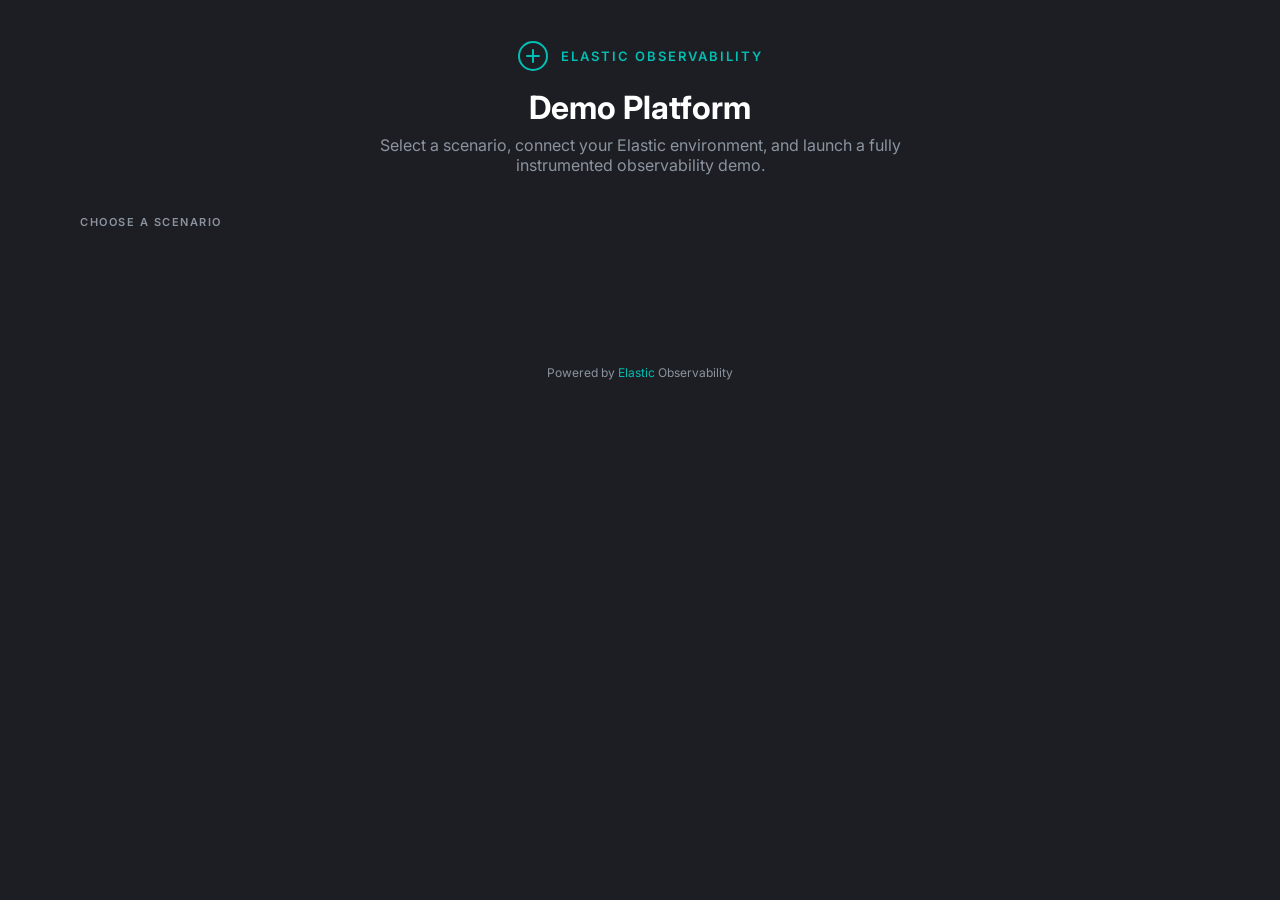
==== commit 0d180f12: "Add Telco Network Operations Center scenario for US mobile demos. Fork the Claro NOC path into a mag" ====
--- a/app/selector/static/index.html
+++ b/app/selector/static/index.html
@@ -6,33 +6,23 @@
     <title>Elastic Observability Demo Platform</title>
     <link rel="preconnect" href="https://fonts.googleapis.com">
     <link rel="preconnect" href="https://fonts.gstatic.com" crossorigin>
-    <link href="https://fonts.googleapis.com/css2?family=Inter:wght@300;400;500;600;700&family=Space+Mono&display=swap" rel="stylesheet">
+    <link href="https://fonts.googleapis.com/css2?family=Inter:wght@300;400;500;600;700&display=swap" rel="stylesheet">
     <style>
         * { margin: 0; padding: 0; box-sizing: border-box; }
 
         :root {
-            --elastic-blue: #0B64DD;
-            --teal: #48EFCF;
-            --teal-dim: #2EC9B0;
-            --yellow: #FEC514;
-            --light-poppy: #FF957D;
-            --pink: #F04E98;
-            --dev-blue: #101C3F;
-            --dark-ink: #1C1E23;
-            --ink: #343741;
-            --light-grey: #F5F7FA;
-            --bg: #FFFFFF;
-            --bg-card: #FFFFFF;
-            --bg-input: #FFFFFF;
-            --border: rgba(16, 28, 63, 0.18);
-            --border-card: #101C3F;
-            --text: #1C1E23;
-            --text-dim: #343741;
-            --text-muted: #69707D;
+            --bg: #1D1E24;
+            --bg-card: #25262E;
+            --bg-input: #2C2D35;
+            --border: #393A42;
+            --teal: #00BFB3;
+            --teal-dim: #009B90;
+            --text: #E6EDF3;
+            --text-dim: #8B949E;
             --white: #FFFFFF;
             --green: #3FB950;
-            --amber: #FEC514;
-            --red: #FF957D;
+            --amber: #D29922;
+            --red: #F85149;
         }
 
         body {
@@ -43,12 +33,10 @@
             overflow-x: hidden;
         }
 
-        /* Header — Elastic Blue hero */
+        /* Header */
         .header {
-            background: var(--elastic-blue);
-            padding: 48px 40px 40px;
+            padding: 40px 40px 0;
             text-align: center;
-            color: var(--white);
         }
         .header-logo {
             display: inline-flex;
@@ -65,7 +53,7 @@
             font-weight: 600;
             letter-spacing: 2px;
             text-transform: uppercase;
-            color: rgba(255, 255, 255, 0.85);
+            color: var(--teal);
         }
         .header h1 {
             font-size: 32px;
@@ -75,16 +63,9 @@
         }
         .header p {
             font-size: 16px;
-            color: rgba(255, 255, 255, 0.80);
+            color: var(--text-dim);
             max-width: 600px;
             margin: 0 auto;
-        }
-        .header-accent {
-            width: 60px;
-            height: 3px;
-            background: var(--teal);
-            border-radius: 2px;
-            margin: 20px auto 0;
         }
 
         /* Scenario Cards Grid */
@@ -98,38 +79,43 @@
             font-weight: 600;
             letter-spacing: 1.5px;
             text-transform: uppercase;
-            color: var(--text-muted);
-            margin-bottom: 8px;
-            padding-bottom: 8px;
-            border-bottom: 3px solid var(--teal);
-            display: inline-block;
+            color: var(--text-dim);
+            margin-bottom: 16px;
         }
         .scenario-grid {
             display: grid;
-            grid-template-columns: repeat(auto-fill, minmax(260px, 1fr));
+            grid-template-columns: repeat(auto-fill, minmax(200px, 1fr));
             gap: 16px;
-            margin-top: 16px;
         }
         .scenario-card {
             background: var(--bg-card);
-            border: 1.5px solid var(--border-card);
+            border: 2px solid var(--border);
             border-radius: 12px;
             padding: 20px;
+            cursor: pointer;
             transition: all 0.2s;
             position: relative;
+        }
+        .scenario-card:hover {
+            border-color: var(--teal-dim);
+            transform: translateY(-2px);
+        }
+        .scenario-card.selected {
+            border-color: var(--teal);
+            background: #1a2d2c;
+        }
+        .scenario-card.selected::after {
+            content: '';
+            position: absolute;
+            top: 10px;
+            right: 10px;
+            width: 20px;
+            height: 20px;
+            background: var(--teal);
+            border-radius: 50%;
             display: flex;
-            flex-direction: column;
-            box-shadow: 0 1px 4px rgba(16, 28, 63, 0.07);
-        }
-        .scenario-card:hover {
-            box-shadow: 0 4px 14px rgba(16, 28, 63, 0.14);
-        }
-        .scenario-card.is-deployed {
-            border-color: var(--elastic-blue);
-            border-width: 2px;
-        }
-        .scenario-card .card-body {
-            flex: 1;
+            align-items: center;
+            justify-content: center;
         }
         .scenario-icon {
             font-size: 32px;
@@ -138,7 +124,7 @@
         .scenario-card h3 {
             font-size: 15px;
             font-weight: 600;
-            color: var(--text);
+            color: var(--white);
             margin-bottom: 6px;
         }
         .scenario-card p {
@@ -150,58 +136,11 @@
             display: inline-block;
             margin-top: 8px;
             font-size: 11px;
-            font-family: 'Space Mono', 'Consolas', monospace;
-            color: var(--elastic-blue);
-            background: rgba(11, 100, 221, 0.08);
+            font-family: 'SF Mono', 'Consolas', monospace;
+            color: var(--teal);
+            background: rgba(0, 191, 179, 0.1);
             padding: 2px 8px;
             border-radius: 4px;
-        }
-        .scenario-actions {
-            margin-top: 16px;
-            display: flex;
-            flex-direction: column;
-            gap: 8px;
-        }
-        .card-btn {
-            display: block;
-            width: 100%;
-            padding: 10px 12px;
-            border: 1px solid transparent;
-            border-radius: 8px;
-            font-size: 13px;
-            font-weight: 600;
-            font-family: inherit;
-            text-align: center;
-            text-decoration: none;
-            cursor: pointer;
-            transition: all 0.2s;
-            box-sizing: border-box;
-        }
-        .card-btn-launch { background: var(--elastic-blue); color: #fff; }
-        .card-btn-launch:hover { background: #0f6fe8; }
-        .card-btn-deploying {
-            background: rgba(11, 100, 221, 0.12);
-            color: rgba(28, 30, 35, 0.45);
-            cursor: not-allowed;
-        }
-        .card-btn-exec { background: #238636; color: #fff; border-color: #238636; }
-        .card-btn-exec:hover { background: #2ea043; border-color: #2ea043; }
-        .card-btn-ops { background: var(--elastic-blue); color: #fff; border-color: var(--elastic-blue); opacity: 0.82; }
-        .card-btn-ops:hover { opacity: 1; }
-        .card-btn-chaos { background: var(--yellow); color: var(--dark-ink); border-color: var(--yellow); }
-        .card-btn-chaos:hover { background: #e6b310; border-color: #e6b310; }
-        .card-btn-teardown { background: #BD271E; color: #fff; }
-        .card-btn-teardown:hover { background: #a8221a; }
-        .card-btn-teardown[disabled] {
-            background: rgba(189, 39, 30, 0.18);
-            color: rgba(28, 30, 35, 0.35);
-            cursor: not-allowed;
-        }
-        .card-error {
-            margin-top: 10px;
-            color: var(--light-poppy);
-            font-size: 12px;
-            line-height: 1.4;
         }
 
         /* Connection Panel */
@@ -211,7 +150,7 @@
             margin: 0 auto;
         }
         .connection-panel {
-            background: var(--light-grey);
+            background: var(--bg-card);
             border: 1px solid var(--border);
             border-radius: 12px;
             padding: 32px;
@@ -221,7 +160,7 @@
         .connection-panel h2 {
             font-size: 14px;
             font-weight: 600;
-            color: var(--text);
+            color: var(--white);
             margin-bottom: 20px;
             letter-spacing: 0.5px;
         }
@@ -240,27 +179,26 @@
         .form-group label {
             font-size: 12px;
             font-weight: 500;
-            color: var(--text-muted);
+            color: var(--text-dim);
             text-transform: uppercase;
             letter-spacing: 0.5px;
         }
         .form-group input {
             background: var(--bg-input);
-            border: 1px solid rgba(16, 28, 63, 0.25);
+            border: 1px solid var(--border);
             border-radius: 8px;
             padding: 10px 14px;
             color: var(--text);
             font-size: 14px;
             font-family: inherit;
             outline: none;
-            transition: border-color 0.2s, box-shadow 0.2s;
+            transition: border-color 0.2s;
         }
         .form-group input:focus {
-            border-color: var(--elastic-blue);
-            box-shadow: 0 0 0 2px rgba(11, 100, 221, 0.12);
+            border-color: var(--teal);
         }
         .form-group input::placeholder {
-            color: #aab0bb;
+            color: #555;
         }
         .btn-row {
             display: flex;
@@ -278,11 +216,11 @@
             font-family: inherit;
         }
         .btn-primary {
-            background: var(--elastic-blue);
-            color: var(--white);
+            background: var(--teal);
+            color: #000;
         }
         .btn-primary:hover {
-            background: #0f6fe8;
+            background: #00d4c7;
             transform: translateY(-1px);
         }
         .btn-primary:disabled {
@@ -291,13 +229,12 @@
             transform: none;
         }
         .btn-secondary {
-            background: var(--white);
+            background: var(--bg-input);
             color: var(--text);
-            border: 1.5px solid var(--border-card);
+            border: 1px solid var(--border);
         }
         .btn-secondary:hover {
-            border-color: var(--elastic-blue);
-            color: var(--elastic-blue);
+            border-color: var(--teal-dim);
         }
         .btn-icon {
             margin-right: 6px;
@@ -310,20 +247,100 @@
         .advanced-settings summary {
             font-size: 12px;
             font-weight: 500;
-            color: var(--text-muted);
+            color: var(--text-dim);
             cursor: pointer;
             padding: 8px 0;
             user-select: none;
         }
         .advanced-settings summary:hover {
-            color: var(--elastic-blue);
+            color: var(--teal);
         }
         .advanced-settings .form-group input {
             font-size: 13px;
-            color: var(--text-muted);
+            color: var(--text-dim);
         }
         .advanced-settings .form-group input:not(:placeholder-shown) {
             color: var(--text);
+        }
+
+        /* Active Scenario Banner */
+        .active-banner {
+            display: none;
+            padding: 0 40px;
+            max-width: 1200px;
+            margin: 0 auto 20px;
+        }
+        .active-banner.visible { display: block; }
+        .active-banner-inner {
+            background: linear-gradient(135deg, rgba(0,191,179,0.15) 0%, rgba(0,191,179,0.05) 100%);
+            border: 1px solid rgba(0,191,179,0.3);
+            border-radius: 12px;
+            padding: 20px 24px;
+            display: flex;
+            align-items: center;
+            justify-content: space-between;
+        }
+        .active-info {
+            display: flex;
+            align-items: center;
+            gap: 16px;
+        }
+        .active-dot {
+            width: 10px;
+            height: 10px;
+            background: var(--green);
+            border-radius: 50%;
+            animation: pulse 2s ease infinite;
+        }
+        @keyframes pulse {
+            0%, 100% { opacity: 1; }
+            50% { opacity: 0.4; }
+        }
+        .active-text h3 {
+            font-size: 15px;
+            font-weight: 600;
+            color: var(--white);
+        }
+        .active-text p {
+            font-size: 13px;
+            color: var(--text-dim);
+        }
+        .active-links {
+            display: flex;
+            gap: 10px;
+        }
+        .active-links a {
+            padding: 8px 16px;
+            background: rgba(0,191,179,0.2);
+            border: 1px solid rgba(0,191,179,0.3);
+            border-radius: 6px;
+            color: var(--teal);
+            text-decoration: none;
+            font-size: 13px;
+            font-weight: 500;
+            transition: all 0.2s;
+        }
+        .active-links a:hover {
+            background: rgba(0,191,179,0.3);
+        }
+        .btn-danger {
+            background: rgba(248,81,73,0.15);
+            border: 1px solid rgba(248,81,73,0.4);
+            color: var(--red);
+            padding: 8px 16px;
+            border-radius: 6px;
+            font-size: 13px;
+            font-weight: 500;
+            cursor: pointer;
+            font-family: inherit;
+            transition: all 0.2s;
+        }
+        .btn-danger:hover {
+            background: rgba(248,81,73,0.3);
+        }
+        .btn-danger:disabled {
+            opacity: 0.5;
+            cursor: not-allowed;
         }
 
         /* Status message */
@@ -334,29 +351,19 @@
         }
         .status-msg.visible { display: inline; }
         .status-msg.ok { color: var(--green); }
-        .status-msg.err { color: var(--light-poppy); }
-        .status-msg.info { color: var(--elastic-blue); }
-
-        /* Connection check indicators */
-        .conn-check {
-            font-size: 11px;
-            font-weight: 700;
-            margin-left: 6px;
-        }
-        .conn-check.conn-ok  { color: var(--green); }
-        .conn-check.conn-fail { color: var(--light-poppy); }
-
-        /* Progress Panels */
-        #progress-panels-container {
-            padding: 0 40px;
+        .status-msg.err { color: var(--red); }
+        .status-msg.info { color: var(--amber); }
+
+        /* Progress Panel */
+        .progress-panel {
+            padding: 0 40px 40px;
             max-width: 1200px;
             margin: 0 auto;
-        }
-        .progress-panel {
-            margin-bottom: 16px;
-        }
+            display: none;
+        }
+        .progress-panel.visible { display: block; }
         .progress-inner {
-            background: var(--light-grey);
+            background: var(--bg-card);
             border: 1px solid var(--border);
             border-radius: 12px;
             padding: 24px 32px;
@@ -364,7 +371,7 @@
         .progress-inner h2 {
             font-size: 14px;
             font-weight: 600;
-            color: var(--text);
+            color: var(--white);
             margin-bottom: 16px;
         }
         .progress-step {
@@ -379,14 +386,14 @@
             text-align: center;
             flex-shrink: 0;
         }
-        .step-icon.pending { color: var(--text-muted); }
-        .step-icon.running { color: var(--elastic-blue); }
+        .step-icon.pending { color: var(--text-dim); }
+        .step-icon.running { color: var(--amber); }
         .step-icon.ok { color: var(--green); }
-        .step-icon.failed { color: var(--light-poppy); }
-        .step-icon.skipped { color: var(--text-muted); }
+        .step-icon.failed { color: var(--red); }
+        .step-icon.skipped { color: var(--text-dim); }
         .step-name { color: var(--text); flex: 1; }
         .step-detail { color: var(--text-dim); font-size: 12px; }
-        .step-count { color: var(--elastic-blue); font-size: 12px; font-family: 'Space Mono', monospace; }
+        .step-count { color: var(--teal); font-size: 12px; font-family: monospace; }
         @keyframes spin {
             to { transform: rotate(360deg); }
         }
@@ -394,7 +401,7 @@
             display: inline-block;
             width: 14px;
             height: 14px;
-            border: 2px solid var(--elastic-blue);
+            border: 2px solid var(--amber);
             border-top-color: transparent;
             border-radius: 50%;
             animation: spin 0.8s linear infinite;
@@ -404,13 +411,11 @@
         .footer {
             text-align: center;
             padding: 40px;
-            color: var(--text-muted);
+            color: var(--text-dim);
             font-size: 12px;
-            border-top: 1px solid var(--border);
-            margin-top: 40px;
         }
         .footer a {
-            color: var(--elastic-blue);
+            color: var(--teal);
             text-decoration: none;
         }
     </style>
@@ -420,15 +425,25 @@
     <div class="header">
         <div class="header-logo">
             <svg viewBox="0 0 32 32" fill="none" xmlns="http://www.w3.org/2000/svg">
-                <circle cx="16" cy="16" r="13" fill="rgba(255,255,255,0.15)" stroke="rgba(255,255,255,0.5)" stroke-width="1.5"/>
-                <circle cx="16" cy="16" r="7" fill="rgba(255,255,255,0.2)" stroke="#48EFCF" stroke-width="1.5"/>
-                <circle cx="16" cy="16" r="2.5" fill="#48EFCF"/>
+                <circle cx="16" cy="16" r="14" stroke="#00BFB3" stroke-width="2"/>
+                <path d="M10 16h12M16 10v12" stroke="#00BFB3" stroke-width="2" stroke-linecap="round"/>
             </svg>
             <span class="header-brand">Elastic Observability</span>
         </div>
         <h1>Demo Platform</h1>
         <p>Select a scenario, connect your Elastic environment, and launch a fully instrumented observability demo.</p>
-        <div class="header-accent"></div>
+    </div>
+
+    <!-- Active Deployments Banner (populated by JS) -->
+    <div id="deployments-banner" style="padding: 0 40px; max-width: 1200px; margin: 0 auto 20px; display: none;">
+    </div>
+
+    <!-- Scenario Cards -->
+    <div class="scenarios">
+        <div class="scenarios-label">Choose a Scenario</div>
+        <div class="scenario-grid" id="scenario-grid">
+            <!-- Populated by JS -->
+        </div>
     </div>
 
     <!-- Connection Panel -->
@@ -437,24 +452,24 @@
             <h2>Connection Settings</h2>
             <div class="form-grid">
                 <div class="form-group">
-                    <label>Kibana URL <span class="conn-check" id="check-kibana"></span></label>
-                    <input type="url" id="kibana-url" placeholder="https://my-cluster.kb.us-east-1.aws.elastic.cloud" oninput="deriveUrls(); clearConnChecks()">
+                    <label>Kibana URL</label>
+                    <input type="url" id="kibana-url" placeholder="https://my-cluster.kb.us-east-1.aws.elastic.cloud" oninput="deriveUrls()">
                 </div>
                 <div class="form-group">
                     <label>API Key</label>
-                    <input type="password" id="api-key" placeholder="Base64-encoded API key" oninput="clearConnChecks()">
+                    <input type="password" id="api-key" placeholder="Base64-encoded API key">
                 </div>
             </div>
             <details class="advanced-settings">
                 <summary>Advanced (auto-derived from Kibana URL)</summary>
                 <div class="form-grid" style="margin-top: 12px;">
                     <div class="form-group">
-                        <label>Elasticsearch URL <span class="conn-check" id="check-es"></span></label>
-                        <input type="url" id="es-url" placeholder="Auto-derived from Kibana URL" oninput="clearConnChecks()">
+                        <label>Elasticsearch URL</label>
+                        <input type="url" id="es-url" placeholder="Auto-derived from Kibana URL">
                     </div>
                     <div class="form-group">
-                        <label>OTLP Endpoint <span class="conn-check" id="check-otlp"></span></label>
-                        <input type="url" id="otlp-url" placeholder="Auto-derived from Kibana URL" oninput="clearConnChecks()">
+                        <label>OTLP Endpoint</label>
+                        <input type="url" id="otlp-url" placeholder="Auto-derived from Kibana URL">
                     </div>
                 </div>
             </details>
@@ -462,64 +477,44 @@
                 <button class="btn btn-secondary" onclick="testConnection()">
                     <span class="btn-icon">&#9889;</span>Test Connection
                 </button>
+                <button class="btn btn-primary" onclick="launchScenario()" id="launch-btn" disabled>
+                    <span class="btn-icon">&#9654;</span>Launch
+                </button>
                 <span class="status-msg" id="status-msg"></span>
             </div>
         </div>
     </div>
 
-    <!-- Scenario Cards -->
-    <div class="scenarios">
-        <div class="scenarios-label">Choose a Scenario</div>
-        <div class="scenario-grid" id="scenario-grid">
-            <!-- Populated by JS -->
+    <!-- Progress Panel -->
+    <div class="progress-panel" id="progress-panel">
+        <div class="progress-inner">
+            <h2>Deployment Progress</h2>
+            <div id="progress-steps"></div>
         </div>
     </div>
-
-    <!-- Progress Panels Container -->
-    <div id="progress-panels-container"></div>
 
     <div class="footer">
         Powered by <a href="https://elastic.co" target="_blank">Elastic</a> Observability
     </div>
 
 <script>
+    const SCENARIO_ICONS = {
+        space: '\uD83D\uDE80',
+        fanatics: '\uD83C\uDFC8',
+        financial: '\uD83D\uDCB9',
+        healthcare: '\uD83C\uDFE5',
+        gaming: '\uD83C\uDFAE',
+        banking: '\uD83C\uDFE6',
+        gcpnet: '\u2601\uFE0F',
+        claro: '\uD83D\uDCF6',
+        telco: '\uD83D\uDCF1',
+    };
 
     let scenarios = [];
+    let selectedScenario = null;
     let activeDeployments = [];
-    let envCreds = false;
-    const tearingDownIds = new Set();
-    const tearingDownScenarioIds = new Set();
-    const deployingIds = new Set();
-    const queuedDeployIds = new Set();      // scenario_id while deploy is queued
-    const queuedTeardownIds = new Set();    // deployment_id while teardown is queued
-    const queuePositions = new Map();       // scenario_id or deployment_id → "2 of 3"
-    const deployOrder = new Map();          // scenario_id → first-seen sequence number
-    const teardownOrder = new Map();        // deployment_id → first-seen sequence number
-    let _orderSeq = 0;
-    function noteDeployOrder(id) { if (!deployOrder.has(id)) deployOrder.set(id, ++_orderSeq); }
-    function noteTeardownOrder(id) { if (!teardownOrder.has(id)) teardownOrder.set(id, ++_orderSeq); }
-    function parseQueuePos(id) {
-        const s = queuePositions.get(id);
-        if (!s) return Infinity;
-        const m = s.match(/^(\d+) of/);
-        return m ? parseInt(m[1], 10) : Infinity;
-    }
-    const cardErrors = new Map();
 
     async function init() {
-        // Check if credentials are pre-configured via .env
-        try {
-            const cfg = await (await fetch('/api/setup/env-creds')).json();
-            envCreds = cfg.has_env_creds || false;
-        } catch (e) {
-            envCreds = false;
-        }
-
-        // Show credentials panel up-front when not using env creds.
-        if (!envCreds) {
-            document.getElementById('connection-panel').classList.add('visible');
-        }
-
         // Load scenarios
         try {
             scenarios = await (await fetch('/api/scenarios')).json();
@@ -530,32 +525,6 @@
         // Load active deployments
         await refreshDeployments();
 
-        // Resume any deployments that were in progress before a page refresh
-        try {
-            const status = await (await fetch('/api/setup/active-deploys')).json();
-            for (const dep of (status.deployments || [])) {
-                deployingIds.add(dep.scenario_id);
-                noteDeployOrder(dep.scenario_id);
-                const panelId = 'progress-panel-deploy-' + dep.deployment_id;
-                if (!document.getElementById(panelId)) {
-                    createProgressPanel(panelId, 'Deploying ' + dep.scenario_name + '…');
-                    pollProgress(dep.deployment_id, dep.scenario_id);
-                }
-            }
-        } catch (e) {}
-
-        // Resume any teardowns that were running before a page refresh
-        try {
-            const tdStatus = await (await fetch('/api/setup/active-teardowns')).json();
-            for (const td of (tdStatus.teardowns || [])) {
-                tearingDownIds.add(td.deployment_id);
-                noteTeardownOrder(td.deployment_id);
-                if (td.scenario_id) tearingDownScenarioIds.add(td.scenario_id);
-                createProgressPanel('progress-panel-teardown-' + td.deployment_id, 'Removing ' + td.scenario_name + '…');
-                pollTeardownProgress(td.deployment_id, td.scenario_name, td.scenario_id);
-            }
-        } catch (e) {}
-
         renderScenarios();
     }
 
@@ -565,105 +534,79 @@
         } catch (e) {
             activeDeployments = [];
         }
-        renderScenarios();
-    }
-
-    function sortScenariosByDeployment(list) {
-        const runningIds = new Set(activeDeployments.filter(d => d.running).map(d => d.scenario_id));
-        const deploymentIdByScenario = new Map(activeDeployments.map(d => [d.scenario_id, d.deployment_id]));
-        const rank = (s) => {
-            // Tearing-down scenarios are still in activeDeployments until teardown
-            // finishes, so check tearing-down BEFORE deployed.
-            if (tearingDownScenarioIds.has(s.id)) return 2;   // tearing down
-            if (runningIds.has(s.id)) return 0;               // deployed
-            if (deployingIds.has(s.id)) return 1;             // deploying (incl. queued)
-            return 3;                                         // not deployed
-        };
-        // Within "deploying" and "tearing down" groups: actively-running ops
-        // (no queue position) first in start order, then queued ops in queue
-        // position order.
-        const subRank = (s, r) => {
-            if (r === 1) {
-                const queued = queuedDeployIds.has(s.id);
-                return [queued ? 1 : 0, queued ? parseQueuePos(s.id) : (deployOrder.get(s.id) ?? Infinity)];
-            }
-            if (r === 2) {
-                const depId = deploymentIdByScenario.get(s.id);
-                if (!depId) return [0, Infinity];
-                const queued = queuedTeardownIds.has(depId);
-                return [queued ? 1 : 0, queued ? parseQueuePos(depId) : (teardownOrder.get(depId) ?? Infinity)];
-            }
-            return [0, 0];
-        };
-        return [...list].sort((a, b) => {
-            const ra = rank(a), rb = rank(b);
-            if (ra !== rb) return ra - rb;
-            const [sa1, sa2] = subRank(a, ra);
-            const [sb1, sb2] = subRank(b, rb);
-            if (sa1 !== sb1) return sa1 - sb1;
-            if (sa2 !== sb2) return sa2 - sb2;
-            return list.indexOf(a) - list.indexOf(b);
+        renderDeploymentsBanner();
+        // Update running badges on scenario cards
+        document.querySelectorAll('.scenario-card').forEach(c => {
+            const badge = c.querySelector('.running-badge');
+            const isRunning = activeDeployments.some(d => d.scenario_id === c.dataset.id && d.running);
+            if (badge) badge.style.display = isRunning ? 'inline-block' : 'none';
         });
+    }
+
+    function renderDeploymentsBanner() {
+        const banner = document.getElementById('deployments-banner');
+        if (!activeDeployments || activeDeployments.length === 0) {
+            banner.style.display = 'none';
+            return;
+        }
+        banner.style.display = 'block';
+        banner.innerHTML = activeDeployments.map(d => `
+            <div style="background: linear-gradient(135deg, rgba(0,191,179,0.15) 0%, rgba(0,191,179,0.05) 100%);
+                        border: 1px solid rgba(0,191,179,0.3); border-radius: 12px; padding: 16px 20px;
+                        display: flex; align-items: center; justify-content: space-between; margin-bottom: 12px;">
+                <div style="display: flex; align-items: center; gap: 12px;">
+                    <span style="font-size: 20px;">${SCENARIO_ICONS[d.scenario_id] || '\uD83D\uDD27'}</span>
+                    <div>
+                        <div style="font-weight: 600; color: #e6edf3; font-size: 14px;">
+                            ${d.scenario_name}
+                            <span style="background: ${d.running ? 'var(--green)' : 'var(--amber)'}; color: #000;
+                                         font-size: 10px; padding: 2px 8px; border-radius: 10px; margin-left: 8px;
+                                         font-weight: 700;">${d.running ? 'RUNNING' : 'STOPPED'}</span>
+                        </div>
+                        <div style="font-size: 12px; color: var(--text-dim);">${d.namespace} &mdash; ${d.deployment_id}</div>
+                    </div>
+                </div>
+                <div style="display: flex; gap: 10px; align-items: center;">
+                    <a href="/home?deployment_id=${d.deployment_id}" style="color: var(--teal); font-size: 13px; text-decoration: none;">Landing</a>
+                    <a href="/dashboard?deployment_id=${d.deployment_id}" style="color: var(--teal); font-size: 13px; text-decoration: none;">Dashboard</a>
+                    <a href="/chaos?deployment_id=${d.deployment_id}" style="color: var(--teal); font-size: 13px; text-decoration: none;">Chaos</a>
+                    <button onclick="stopAndTeardown('${d.deployment_id}')" style="background: var(--red); color: #fff;
+                            border: none; border-radius: 6px; padding: 6px 14px; font-size: 12px; font-weight: 600;
+                            cursor: pointer; font-family: inherit;">Stop &amp; Teardown</button>
+                </div>
+            </div>
+        `).join('');
     }
 
     function renderScenarios() {
         const grid = document.getElementById('scenario-grid');
         grid.innerHTML = '';
-        sortScenariosByDeployment(scenarios).forEach(s => {
-            const dep = activeDeployments.find(d => d.scenario_id === s.id && d.running);
-            const isDeploying = deployingIds.has(s.id);
-            const isTearingDown = tearingDownScenarioIds.has(s.id) || (dep && tearingDownIds.has(dep.deployment_id));
+        scenarios.forEach(s => {
+            const isRunning = activeDeployments.some(d => d.scenario_id === s.id && d.running);
             const card = document.createElement('div');
-            card.className = 'scenario-card' + (dep || isTearingDown ? ' is-deployed' : '');
+            card.className = 'scenario-card';
             card.dataset.id = s.id;
-
-            const runningPill = (dep || isTearingDown)
-                ? `<span style="position: absolute; top: 10px; right: 10px; background: #48EFCF; color: #101C3F;
-                       font-size: 9px; font-weight: 700; padding: 2px 8px; border-radius: 10px; letter-spacing: 0.5px;">RUNNING</span>`
-                : '';
-
-            const deployPos = queuePositions.get(s.id);
-            const deployLabel = queuedDeployIds.has(s.id)
-                ? `Queued${deployPos ? ' (' + deployPos + ')' : ''}…`
-                : 'Deploying…';
-            const tdDepId = dep ? dep.deployment_id : null;
-            const tdPos = tdDepId ? queuePositions.get(tdDepId) : null;
-            const teardownLabel = (tdDepId && queuedTeardownIds.has(tdDepId))
-                ? `Queued${tdPos ? ' (' + tdPos + ')' : ''}…`
-                : 'Removing…';
-
-            let actions = '';
-            if (isDeploying) {
-                actions = `<button class="card-btn card-btn-deploying" disabled>${deployLabel}</button>`;
-            } else if (isTearingDown) {
-                actions = `<button class="card-btn card-btn-teardown" disabled>${teardownLabel}</button>`;
-            } else if (dep) {
-                actions = `
-                    <a class="card-btn card-btn-exec" href="${dep.kibana_display_url}/app/dashboards#/view/${dep.namespace}-business-exec-dashboard" target="_blank" rel="noopener">Business Dashboard</a>
-                    <a class="card-btn card-btn-ops" href="${dep.kibana_display_url}/app/dashboards#/view/${dep.namespace}-exec-dashboard" target="_blank" rel="noopener">Operations Dashboard</a>
-                    <a class="card-btn card-btn-chaos" href="/chaos?deployment_id=${dep.deployment_id}">Chaos</a>
-                    <button class="card-btn card-btn-teardown" onclick="stopAndTeardown('${dep.deployment_id}')">Stop &amp; Teardown</button>
-                `;
-            } else {
-                actions = `<button class="card-btn card-btn-launch" onclick="launchScenario('${s.id}')">&#9654; Launch</button>`;
-            }
-
-            const err = cardErrors.get(s.id);
-            const errorBlock = err ? `<div class="card-error">${err}</div>` : '';
-
             card.innerHTML = `
-                ${runningPill}
-                <div class="card-body">
-                    <div class="scenario-icon">${s.icon || '\uD83D\uDD27'}</div>
-                    <h3>${s.name}</h3>
-                    <p>${s.description}</p>
-                    <span class="scenario-ns">${s.namespace}</span>
-                </div>
-                <div class="scenario-actions">${actions}</div>
-                ${errorBlock}
+                <div class="scenario-icon">${SCENARIO_ICONS[s.id] || '\uD83D\uDD27'}</div>
+                <h3>${s.name}</h3>
+                <p>${s.description.substring(0, 120)}${s.description.length > 120 ? '...' : ''}</p>
+                <span class="scenario-ns">${s.namespace}</span>
+                <span class="running-badge" style="display: ${isRunning ? 'inline-block' : 'none'};
+                    position: absolute; top: 10px; right: 10px; background: var(--green); color: #000;
+                    font-size: 9px; font-weight: 700; padding: 2px 8px; border-radius: 10px; letter-spacing: 0.5px;">RUNNING</span>
             `;
+            card.onclick = () => selectScenario(s.id);
             grid.appendChild(card);
         });
+    }
+
+    function selectScenario(id) {
+        selectedScenario = id;
+        document.querySelectorAll('.scenario-card').forEach(c => {
+            c.classList.toggle('selected', c.dataset.id === id);
+        });
+        document.getElementById('connection-panel').classList.add('visible');
+        document.getElementById('launch-btn').disabled = false;
     }
 
     function deriveUrls() {
@@ -690,20 +633,6 @@
         });
     });
 
-    function setConnCheck(id, ok) {
-        const el = document.getElementById(id);
-        if (!el) return;
-        el.textContent = ok ? '✅' : '❌';
-        el.className = 'conn-check ' + (ok ? 'conn-ok' : 'conn-fail');
-    }
-
-    function clearConnChecks() {
-        ['check-kibana', 'check-es', 'check-otlp'].forEach(id => {
-            const el = document.getElementById(id);
-            if (el) { el.textContent = ''; el.className = 'conn-check'; }
-        });
-    }
-
     async function testConnection() {
         const kibanaUrl = document.getElementById('kibana-url').value.trim();
         const key = document.getElementById('api-key').value.trim();
@@ -715,7 +644,6 @@
             return;
         }
 
-        clearConnChecks();
         msg.textContent = 'Testing...';
         msg.className = 'status-msg visible info';
 
@@ -727,6 +655,7 @@
                 method: 'POST',
                 headers: {'Content-Type': 'application/json'},
                 body: JSON.stringify({
+                    scenario_id: selectedScenario,
                     kibana_url: kibanaUrl,
                     api_key: key,
                     elastic_url: esUrl,
@@ -734,111 +663,87 @@
                 }),
             });
             const data = await resp.json();
-
-            // Set per-component checkmarks (only for components that were tested)
-            if ('kibana_ok' in data) setConnCheck('check-kibana', data.kibana_ok);
-            if ('es_ok'     in data) setConnCheck('check-es',     data.es_ok);
-            if ('otlp_ok'   in data) setConnCheck('check-otlp',   data.otlp_ok);
-
-            // Build status line from tested components only
-            const parts = [];
-            if ('kibana_ok' in data)
-                parts.push('Kibana: '        + (data.kibana_ok ? 'OK' : (data.kibana_error || 'Failed')));
-            if ('es_ok' in data)
-                parts.push('Elasticsearch: ' + (data.es_ok     ? 'OK' : (data.es_error    || 'Failed')));
-            if ('otlp_ok' in data)
-                parts.push('OTLP: '          + (data.otlp_ok   ? 'OK' : (data.otlp_error  || 'Failed')));
-
-            const anyFail = data.kibana_ok === false || data.es_ok === false || data.otlp_ok === false;
-            msg.textContent = parts.join(' | ') || (data.error || 'Unknown error');
-            msg.className   = 'status-msg visible ' + (anyFail ? 'err' : 'ok');
-
-            // Populate derived URLs if field is empty or not manually set
-            const esField = document.getElementById('es-url');
-            if (data.elastic_url && (!esField.value || !esField.dataset.manual))
-                esField.value = data.elastic_url;
-            const otlpField = document.getElementById('otlp-url');
-            if (data.otlp_endpoint && (!otlpField.value || !otlpField.dataset.manual))
-                otlpField.value = data.otlp_endpoint;
+            if (data.ok) {
+                let status = 'Connected! Cluster: ' + (data.cluster_name || 'OK');
+                if (data.otlp_ok) status += ' | OTLP OK';
+                else status += ' | OTLP not verified';
+                msg.textContent = status;
+                msg.className = 'status-msg visible ok';
+
+                if (data.elastic_url && !document.getElementById('es-url').dataset.manual) {
+                    document.getElementById('es-url').value = data.elastic_url;
+                }
+                if (data.otlp_endpoint && !document.getElementById('otlp-url').dataset.manual) {
+                    document.getElementById('otlp-url').value = data.otlp_endpoint;
+                }
+            } else {
+                msg.textContent = 'Connection failed: ' + (data.error || 'Unknown error');
+                msg.className = 'status-msg visible err';
+            }
         } catch (e) {
             msg.textContent = 'Connection test endpoint not available — you can still launch';
             msg.className = 'status-msg visible info';
         }
     }
 
-    async function launchScenario(scenarioId) {
-        if (!scenarioId) return;
-        if (deployingIds.has(scenarioId)) return;
-
-        const usingEnvCreds = envCreds;
-        const body = { scenario_id: scenarioId };
-        if (!usingEnvCreds) {
-            const kibanaUrl = document.getElementById('kibana-url').value.trim();
-            const apiKey = document.getElementById('api-key').value.trim();
-            const esUrl = document.getElementById('es-url').value.trim() || undefined;
-            const otlpUrl = document.getElementById('otlp-url').value.trim() || undefined;
-            body.kibana_url = kibanaUrl;
-            body.api_key = apiKey;
-            if (esUrl) body.elastic_url = esUrl;
-            if (otlpUrl) body.otlp_url = otlpUrl;
-        }
-
-        cardErrors.delete(scenarioId);
-        deployingIds.add(scenarioId);
-        noteDeployOrder(scenarioId);
-        renderScenarios();
+    async function launchScenario() {
+        if (!selectedScenario) return;
+
+        const kibanaUrl = document.getElementById('kibana-url').value.trim();
+        const apiKey = document.getElementById('api-key').value.trim();
+        const esUrl = document.getElementById('es-url').value.trim() || undefined;
+        const otlpUrl = document.getElementById('otlp-url').value.trim() || undefined;
+
+        if (!kibanaUrl && !apiKey) {
+            window.location.href = '/home?deployment_id=' + selectedScenario;
+            return;
+        }
+
+        const launchBtn = document.getElementById('launch-btn');
+        launchBtn.disabled = true;
+        launchBtn.textContent = 'Deploying...';
 
         try {
             const resp = await fetch('/api/setup/launch', {
                 method: 'POST',
                 headers: {'Content-Type': 'application/json'},
-                body: JSON.stringify(body),
+                body: JSON.stringify({
+                    scenario_id: selectedScenario,
+                    kibana_url: kibanaUrl,
+                    api_key: apiKey,
+                    elastic_url: esUrl,
+                    otlp_url: otlpUrl,
+                }),
             });
             const data = await resp.json();
             if (data.error) {
-                deployingIds.delete(scenarioId);
-                deployOrder.delete(scenarioId);
-                cardErrors.set(scenarioId, 'Launch failed: ' + data.error);
-                renderScenarios();
+                const msg = document.getElementById('status-msg');
+                msg.textContent = 'Launch failed: ' + data.error;
+                msg.className = 'status-msg visible err';
+                launchBtn.disabled = false;
+                launchBtn.innerHTML = '<span class="btn-icon">&#9654;</span>Launch';
                 return;
             }
 
-            const deployId = data.deployment_id || scenarioId;
-            const scenarioObj = scenarios.find(x => x.id === scenarioId);
-            const scenarioLabel = scenarioObj ? scenarioObj.name : scenarioId;
-            createProgressPanel('progress-panel-deploy-' + deployId, 'Deploying ' + scenarioLabel + '…');
-            pollProgress(deployId, scenarioId);
+            document.getElementById('progress-panel').classList.add('visible');
+            pollProgress(data.deployment_id || selectedScenario);
         } catch (e) {
-            deployingIds.delete(scenarioId);
-            cardErrors.set(scenarioId, 'Launch error: ' + e.message);
-            renderScenarios();
-        }
-    }
-
-    function createProgressPanel(panelId, title) {
-        const container = document.getElementById('progress-panels-container');
-        const panel = document.createElement('div');
-        panel.className = 'progress-panel';
-        panel.id = panelId;
-        panel.innerHTML = `<div class="progress-inner"><h2>${title}</h2><div class="progress-steps-inner"><div class="progress-step"><span class="step-icon running"><span class="spinner"></span></span><span class="step-name">Starting...</span></div></div></div>`;
-        container.appendChild(panel);
-        return panel;
-    }
-
-    function removeProgressPanel(panelId, delay = 0) {
-        setTimeout(() => {
-            const panel = document.getElementById(panelId);
-            if (panel) panel.remove();
-        }, delay);
-    }
-
-    function renderProgress(data, stepsContainer) {
+            const msg = document.getElementById('status-msg');
+            msg.textContent = 'Launch error: ' + e.message;
+            msg.className = 'status-msg visible err';
+            launchBtn.disabled = false;
+            launchBtn.innerHTML = '<span class="btn-icon">&#9654;</span>Launch';
+        }
+    }
+
+    function renderProgress(data) {
+        const container = document.getElementById('progress-steps');
         if (!data.steps || data.steps.length === 0) {
-            stepsContainer.innerHTML = '<div class="progress-step"><span class="step-icon running"><span class="spinner"></span></span><span class="step-name">Starting...</span></div>';
+            container.innerHTML = '<div class="progress-step"><span class="step-icon running"><span class="spinner"></span></span><span class="step-name">Starting deployment...</span></div>';
             return;
         }
 
-        stepsContainer.innerHTML = data.steps.map(s => {
+        container.innerHTML = data.steps.map(s => {
             let icon = '';
             switch (s.status) {
                 case 'ok': icon = '<span class="step-icon ok">&#10003;</span>'; break;
@@ -853,95 +758,50 @@
         }).join('');
     }
 
-    function updateQueueState(data, queuedSet, key) {
-        const first = data && data.steps && data.steps[0];
-        const isQueued = first && first.name === 'Queued' && first.status === 'running';
-        const wasQueued = queuedSet.has(key);
-        if (isQueued) {
-            queuedSet.add(key);
-            // Detail looks like "Position 2 of 3 in queue" → keep just "2 of 3"
-            const m = (first.detail || '').match(/Position (\d+) of (\d+)/);
-            queuePositions.set(key, m ? (m[1] + ' of ' + m[2]) : '');
-        } else {
-            queuedSet.delete(key);
-            queuePositions.delete(key);
-        }
-        return wasQueued !== isQueued;
-    }
-
-    async function pollProgress(deploymentId, scenarioId) {
-        const panelId = 'progress-panel-deploy-' + deploymentId;
-        const panel = document.getElementById(panelId);
-        if (!panel) return;
-        const stepsContainer = panel.querySelector('.progress-steps-inner');
-
+    async function pollProgress(deploymentId) {
         try {
             const url = deploymentId ? '/api/setup/progress?deployment_id=' + deploymentId : '/api/setup/progress';
             const resp = await fetch(url);
             const data = await resp.json();
-            renderProgress(data, stepsContainer);
-
-            if (scenarioId && updateQueueState(data, queuedDeployIds, scenarioId)) {
-                renderScenarios();
-            }
+            renderProgress(data);
 
             if (data.finished) {
-                if (scenarioId) {
-                    deployingIds.delete(scenarioId);
-                    queuedDeployIds.delete(scenarioId);
-                    queuePositions.delete(scenarioId);
-                    deployOrder.delete(scenarioId);
-                }
+                const launchBtn = document.getElementById('launch-btn');
                 if (data.error) {
-                    panel.querySelector('h2').textContent += ' — Failed';
-                    if (scenarioId) cardErrors.set(scenarioId, 'Deployment failed — see progress for details');
-                    renderScenarios();
+                    launchBtn.textContent = 'Retry';
+                    launchBtn.disabled = false;
                 } else {
-                    if (scenarioId) cardErrors.delete(scenarioId);
+                    launchBtn.innerHTML = '<span class="btn-icon">&#10003;</span>Complete — Go to Dashboard';
+                    launchBtn.disabled = false;
+                    launchBtn.onclick = () => { window.location.href = '/home?deployment_id=' + (deploymentId || selectedScenario); };
                     refreshDeployments();
-                    removeProgressPanel(panelId, 3000);
                 }
                 return;
             }
         } catch (e) {}
 
-        setTimeout(() => pollProgress(deploymentId, scenarioId), 1500);
-    }
-
-    function showConfirm(message) {
-        return new Promise(resolve => {
-            const overlay = document.createElement('div');
-            overlay.style.cssText = 'position:fixed;inset:0;background:rgba(0,0,0,0.6);display:flex;align-items:center;justify-content:center;z-index:9999;';
-            overlay.innerHTML = `
-                <div style="background:var(--bg-card);border:1px solid var(--border);border-radius:12px;padding:28px 32px;max-width:420px;width:90%;">
-                    <p style="color:var(--text);font-size:14px;margin-bottom:24px;line-height:1.5;">${message}</p>
-                    <div style="display:flex;gap:12px;justify-content:flex-end;">
-                        <button id="_confirm-cancel" style="background:var(--white);color:var(--text);border:1.5px solid var(--border-card);border-radius:8px;padding:8px 20px;font-size:13px;font-weight:600;cursor:pointer;font-family:inherit;">Cancel</button>
-                        <button id="_confirm-ok" style="background:#BD271E;color:#fff;border:none;border-radius:8px;padding:8px 20px;font-size:13px;font-weight:600;cursor:pointer;font-family:inherit;">Stop &amp; Teardown</button>
-                    </div>
-                </div>`;
-            document.body.appendChild(overlay);
-            overlay.querySelector('#_confirm-ok').onclick = () => { document.body.removeChild(overlay); resolve(true); };
-            overlay.querySelector('#_confirm-cancel').onclick = () => { document.body.removeChild(overlay); resolve(false); };
-        });
+        setTimeout(() => pollProgress(deploymentId), 1500);
     }
 
     async function stopAndTeardown(deploymentId) {
         // Find the scenario name for display
         const dep = activeDeployments.find(d => d.deployment_id === deploymentId);
         const scenarioName = dep ? dep.scenario_name : deploymentId;
-        const scenarioId = dep ? dep.scenario_id : null;
-        if (!await showConfirm('Stop generators and remove artifacts for <strong>' + scenarioName + '</strong>?')) return;
-
-        // Grey out only this deployment's teardown button immediately
-        tearingDownIds.add(deploymentId);
-        noteTeardownOrder(deploymentId);
-        if (scenarioId) tearingDownScenarioIds.add(scenarioId);
-        renderScenarios();
-
-        // Create a dedicated progress panel for this teardown
-        const panelId = 'progress-panel-teardown-' + deploymentId;
-        createProgressPanel(panelId, 'Removing ' + scenarioName + '…');
+        if (!confirm('Stop generators and remove artifacts for ' + scenarioName + '?')) return;
+
+        // Disable the teardown button to prevent double-clicks
+        const btns = document.querySelectorAll('button[onclick*="stopAndTeardown"]');
+        btns.forEach(b => { if (b.textContent.includes('Teardown')) b.disabled = true; });
+
+        // Show progress panel with teardown heading
+        const progressPanel = document.getElementById('progress-panel');
+        progressPanel.classList.add('visible');
+        progressPanel.querySelector('h2').textContent = 'Removing ' + scenarioName + '...';
+        document.getElementById('progress-steps').innerHTML =
+            '<div class="progress-step"><span class="step-icon running"><span class="spinner"></span></span><span class="step-name">Starting teardown...</span></div>';
+
+        // Hide connection panel so progress is prominent
+        document.getElementById('connection-panel').classList.remove('visible');
 
         try {
             const resp = await fetch('/api/setup/stop-and-teardown', {
@@ -951,64 +811,44 @@
             });
             const data = await resp.json();
             if (data.status === 'stopping') {
-                pollTeardownProgress(deploymentId, scenarioName, scenarioId);
+                pollTeardownProgress(deploymentId, scenarioName);
             } else if (data.ok) {
                 // Legacy sync response (no credentials case)
-                tearingDownIds.delete(deploymentId);
-                teardownOrder.delete(deploymentId);
-                if (scenarioId) tearingDownScenarioIds.delete(scenarioId);
-                removeProgressPanel(panelId);
+                progressPanel.classList.remove('visible');
                 const msg = document.getElementById('status-msg');
                 msg.textContent = 'Teardown complete for ' + scenarioName;
                 msg.className = 'status-msg visible ok';
                 refreshDeployments();
             } else {
-                tearingDownIds.delete(deploymentId);
-                teardownOrder.delete(deploymentId);
-                if (scenarioId) tearingDownScenarioIds.delete(scenarioId);
-                removeProgressPanel(panelId);
-                renderScenarios();
+                progressPanel.classList.remove('visible');
                 alert('Teardown failed: ' + (data.error || 'Unknown error'));
             }
         } catch (e) {
-            tearingDownIds.delete(deploymentId);
-            teardownOrder.delete(deploymentId);
-            if (scenarioId) tearingDownScenarioIds.delete(scenarioId);
-            removeProgressPanel(panelId);
-            renderScenarios();
+            progressPanel.classList.remove('visible');
             alert('Teardown error: ' + e.message);
         }
     }
 
-    async function pollTeardownProgress(deploymentId, scenarioName, scenarioId) {
-        const panelId = 'progress-panel-teardown-' + deploymentId;
-        const panel = document.getElementById(panelId);
-        if (!panel) return;
-        const stepsContainer = panel.querySelector('.progress-steps-inner');
-
+    async function pollTeardownProgress(deploymentId, scenarioName) {
         try {
             const resp = await fetch('/api/setup/teardown-progress?deployment_id=' + deploymentId);
             const data = await resp.json();
-            renderProgress(data, stepsContainer);
-
-            if (updateQueueState(data, queuedTeardownIds, deploymentId)) {
-                renderScenarios();
-            }
+            renderProgress(data);
 
             if (data.finished) {
-                tearingDownIds.delete(deploymentId);
-                queuedTeardownIds.delete(deploymentId);
-                queuePositions.delete(deploymentId);
-                teardownOrder.delete(deploymentId);
-                if (scenarioId) tearingDownScenarioIds.delete(scenarioId);
-                panel.querySelector('h2').textContent = scenarioName + ' removed';
+                const progressPanel = document.getElementById('progress-panel');
+                progressPanel.querySelector('h2').textContent = scenarioName + ' removed';
                 refreshDeployments();
-                removeProgressPanel(panelId, 3000);
+                // Hide progress after a short delay
+                setTimeout(() => {
+                    progressPanel.classList.remove('visible');
+                    progressPanel.querySelector('h2').textContent = 'Deployment Progress';
+                }, 3000);
                 return;
             }
         } catch (e) {}
 
-        setTimeout(() => pollTeardownProgress(deploymentId, scenarioName, scenarioId), 1500);
+        setTimeout(() => pollTeardownProgress(deploymentId, scenarioName), 1500);
     }
 
     init();
